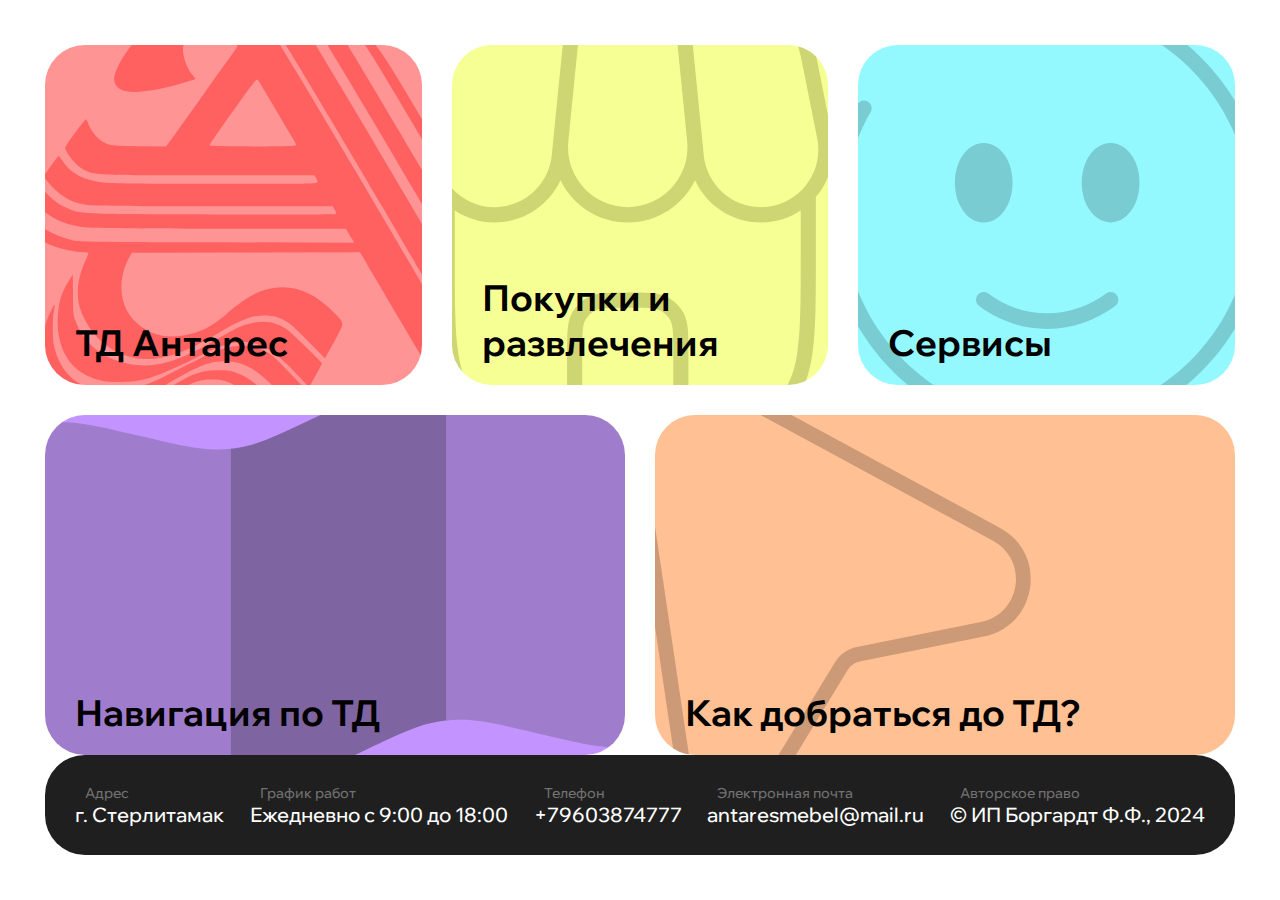
==== index.html @ 5c1be96f "1.0.0" ====
<!DOCTYPE html>
<html lang="ru">
    <head>
        <meta charset="UTF-8" />
        <meta name="viewport" content="width=device-width, initial-scale=1.0" />
        <link rel="stylesheet" href="assets/css/style.css" />
        <link rel="stylesheet" href="assets/css/main-page.css" />
        <title>Антарес</title>
    </head>
    <body>
        <div class="container">
            <main>
                <section class="sitemap">
                    <div class="sitemap__row">
                        <div class="sitemap-item red" style="background-image: url('assets/img/logo.svg')">
                            <span href="#" class="sitemmap-item__name">ТД Антарес</span>
                        </div>
                        <a class="sitemap-item yellow" style="background-image: url('assets/img/shop.svg')">
                            <span href="catalog.html" class="sitemmap-item__name">Покупки и развлечения</span>
                        </a>
                        <a class="sitemap-item white-blue" style="background-image: url('assets/img/services.svg')">
                            <span href="services.html" class="sitemmap-item__name">Сервисы</span>
                        </a>
                    </div>
                    <div class="sitemap__row">
                        <a class="sitemap-item purple" style="background-image: url('assets/img/map.svg')">
                            <span href="navigation.html" class="sitemmap-item__name">Навигация по ТД</span>
                        </a>
                        <a class="sitemap-item orange" style="background-image: url('assets/img/gps.svg')">
                            <span href="geo.html" class="sitemmap-item__name">Как добраться до ТД?</span>
                        </a>
                    </div>
                </section>
            </main>
            <footer class="footer">
                <div class="footer-column">
                    <div class="footer-column__name">Адрес</div>
                    <div class="footer-column__value">г. Стерлитамак</div>
                </div>
                <div class="footer-column">
                    <div class="footer-column__name">График работ</div>
                    <div class="footer-column__value">
                        Ежедневно с 9:00 до 18:00
                    </div>
                </div>
                <div class="footer-column">
                    <div class="footer-column__name">Телефон</div>
                    <div class="footer-column__value">+79603874777</div>
                </div>
                <div class="footer-column">
                    <div class="footer-column__name">Электронная почта</div>
                    <div class="footer-column__value">antaresmebel@mail.ru</div>
                </div>
                <div class="footer-column">
                    <div class="footer-column__name">Авторское право</div>
                    <div class="footer-column__value">
                        © ИП Боргардт Ф.Ф., 2024
                    </div>
                </div>
            </footer>
        </div>
    </body>
</html>
---- assets/css/style.css ----
@import url("https://fonts.googleapis.com/css2?family=Wix+Madefor+Display:wght@400..800&display=swap");
:root {
    --accent: #ff9494;
    --accent2: #ff8686;
    --accent3: #ff7575;

    --bq: #ffc194;
    --bq2: #fab27f;
    --bq3: #ffa96b;

    --build: #979797;
    --build2: #757575;
    --build3: #5f5f5f;
}
* {
    margin: 0;
    padding: 0;
    box-sizing: border-box;
    font-family: "Wix Madefor Display", sans-serif;
}
body {
    background-color: #dddddd;
}
a {
    text-decoration: none;
    color: black;
}
address {
    font-style: normal;
}
input:focus {
    outline: none;
}
button {
    border: none;
}
.section {
    margin-bottom: 45px;
}
.section:last-child {
    margin-bottom: 0;
}
.container {
    max-width: 100%;
    padding: 0 45px;
}
main {
    margin-bottom: 45px;
}
.header {
    display: flex;
    align-items: center;
    justify-content: space-between;
    height: 150px;
    background-color: white;
    border-radius: 40px;
    margin-top: 45px;
    padding: 0 30px;
    margin-bottom: 45px;
}
.header__logo {
    height: 100px;
}
.header-info {
    display: flex;
    align-items: center;
    column-gap: 40px;
}
.header__nav {
    display: flex;
    align-items: center;
    column-gap: 40px;
}
.header__link {
    font-weight: 500;
    transition: color 0.2s;
}
.header__link:hover {
    color: var(--accent2);
}
.header-info__item {
    font-size: 16px;
    font-weight: 500;
    color: #717171;
    margin-bottom: 5px;
}
.header-info__item:last-child {
    margin-bottom: 0;
}
.btn {
    display: flex;
    justify-content: center;
    align-items: center;
    border-radius: 20px;
    padding: 13px;
    background-color: var(--accent);
    color: white;
    font-weight: 600;
    transition: background-color 0.2s;
    text-align: center;
}
.btn:hover {
    background-color: var(--accent2);
}
.btn:active {
    background-color: var(--accent3);
}
.footer {
    display: flex;
    justify-content: space-between;
    align-items: center;
    height: 100px;
    padding: 0 30px;
    background-color: #1f1f1f;
    border-radius: 40px;
}
.footer-column__name {
    font-size: 16px;
    color: #717171;
    font-weight: 500;
    padding-left: 10px;
}
.footer-column__value {
    font-size: 24px;
    color: white;
    font-weight: 500;
}
.burger-icon {
    display: none;
    width: 32px;
    height: 32px;
    position: relative;
    z-index: 9999;
}
.burger-icon__line {
    width: 100%;
    height: 3px;
    border-radius: 50px;
    background: black;
    position: absolute;
    top: 50%;
    transform: translateY(-50%);
    transition: opacity 0.1s ease, transform 0.1s ease;
}
.burger-icon__line::before,
.burger-icon__line::after {
    content: "";
    width: 32px;
    height: 3px;
    border-radius: 50px;
    background: black;
    position: absolute;
}
.burger-icon__line::before {
    bottom: 10px;
    transition: opacity 0.1s ease;
}
.burger-icon__line::after {
    top: 10px;
}
.burger-icon_close > .burger-icon__line::before {
    opacity: 0;
}
.burger-icon_close > .burger-icon__line {
    transform: rotate(45deg);
}
.burger-icon_close > .burger-icon__line::after {
    transform: rotate(-90deg);
    top: 0;
}
@media screen and (max-width: 1500px) {
    .footer-column__name {
        font-size: 14px;
    }
    .footer-column__value {
        font-size: 20px;
    }
}
@media screen and (max-width: 1250px) {
    .footer-column__name {
        font-size: 12px;
    }
    .footer-column__value {
        font-size: 16px;
    }
}
@media screen and (max-width: 1190px) {
    .header {
        height: 120px;
    }
    .header__logo {
        height: 70px;
    }
    .header__nav {
        column-gap: 20px;
    }
    .header__link {
        font-size: 14px;
    }
    .header-info__item {
        font-size: 12px;
    }
}
@media screen and (max-width: 1020px) {
    .footer {
        flex-wrap: wrap;
        gap: 15px;
        height: auto;
        padding: 20px 30px;
    }
    .footer-column__name {
        font-size: 14px;
    }
    .footer-column__value {
        font-size: 20px;
    }
}
@media screen and (max-width: 980px) {
    .container {
        padding: 15px;
    }
    .header {
        height: 80px;
        margin-top: 0;
        margin-bottom: 15px;
    }
    .header__logo {
        height: 50px;
    }
    .burger-icon {
        display: block;
    }
    .header-info {
        display: none;
    }
    .header-info_active {
        display: flex;
        flex-direction: column;
        justify-content: center;
        row-gap: 30px;
        width: 100dvw;
        height: 100dvh;
        background-color: white;
        position: fixed;
        left: 0;
        top: 0;
        z-index: 100;
    }
    .header__nav {
        flex-direction: column;
        row-gap: 15px;
    }
    .header__link {
        font-size: 20px;
    }
}
@media screen and (max-width: 520px) {
    .container {
        padding: 5px;
    }
}
---- assets/css/main-page.css ----
body {
    background-color: white;
}
.container {
    padding: 45px;
}
.sitemap {
    display: flex;
    flex-direction: column;
    row-gap: 45px;
    height: calc(100dvh - 90px - 100px - 45px);
}
.sitemap__row {
    display: flex;
    gap: 45px;
}
.sitemap-item {
    display: flex;
    align-items: flex-end;
    padding: 20px 30px;
    font-size: 36px;
    font-weight: 700;
    border-radius: 40px;
    flex: 1;
    height: 340px;
    background-repeat: no-repeat;
    background-position: 90% center;
    background-size: auto 130%;
    cursor: pointer;
    transition: box-shadow .2s;
}
.sitemap-item.red {
    background-color: var(--accent);
}
.sitemap-item.red:hover {
    box-shadow: 0 0 32px var(--accent);
}
.sitemap-item.yellow {
    background-color: #F6FF94;
}
.sitemap-item.yellow:hover {
    box-shadow: 0 0 32px #F6FF94;
}
.sitemap-item.white-blue {
    background-color: #94F9FF;
}
.sitemap-item.white-blue:hover {
    box-shadow: 0 0 32px #94F9FF;
}
.sitemap-item.purple {
    background-color: #C394FF;
}
.sitemap-item.purple:hover {
    box-shadow: 0 0 32px #C394FF;
}
.sitemap-item.orange {
    background-color: #FFC194;
}
.sitemap-item.orange:hover {
    box-shadow: 0 0 32px #FFC194;
}
@media screen and (max-width: 1320px) {
    .sitemap-item {
        background-position: -30px center;
    }
}
@media screen and (max-width: 1280px) {
    .sitemap {
        row-gap: 30px;
    }
    .sitemap__row {
        gap: 30px;
    }
}
@media screen and (max-width: 1100px) {
    .sitemap-item {
        background-position: center;
        background-size: auto 90%;
    }
}
@media screen and (max-width: 1060px) {
    .sitemap {
        height: 80dvh;
    }
    .sitemap__row {
        flex: 1;
    }
    .sitemap-item {
        height: 100%;
    }
    .sitemmap-item__name {
        font-size: 24px;
    }
}
@media screen and (max-width: 870px) {
    .sitemap {
        row-gap: 15px;
        height: calc(100dvh - 30px);
    }
    .sitemap__row {
        gap: 15px;
        flex-direction: column;
    }
    .sitemap__row:first-child {
        flex: 3;
    }
    .sitemap__row:last-child {
        flex: 2;
    }
    .sitemap-item {
        flex: 1;
        background-position: 90%;
    }
}
@media screen and (max-width: 710px) {
    .sitemmap-item__name {
        font-size: 16px;
    }
}
@media screen and (max-width: 460px) {
    .container {
        padding: 10px;
    }
    .sitemap {
        row-gap: 10px;
        height: calc(100dvh - 20px);
    }
    .sitemap__row {
        gap: 10px;
    }
}
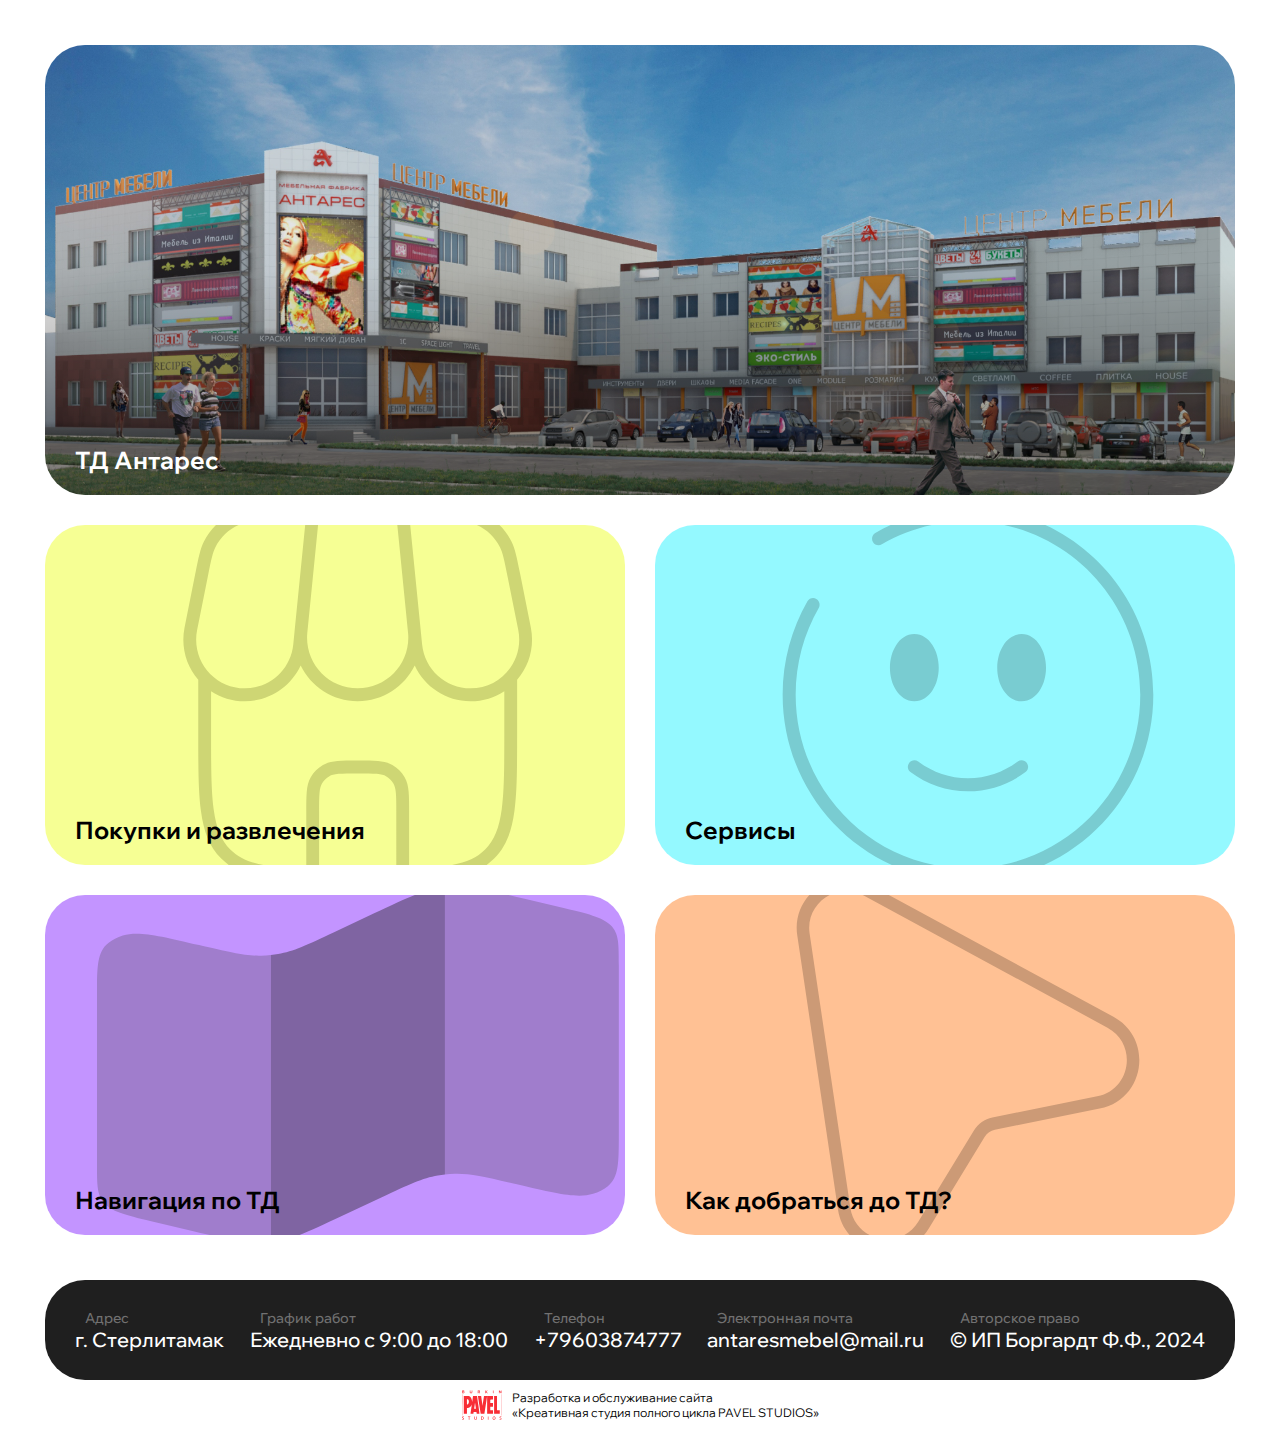
==== commit 5f00af89: "1.1.0 dev logo + change main page" ====
--- a/index.html
+++ b/index.html
@@ -11,23 +11,23 @@
         <div class="container">
             <main>
                 <section class="sitemap">
-                    <div class="sitemap__row">
-                        <div class="sitemap-item red" style="background-image: url('assets/img/logo.svg')">
-                            <span href="#" class="sitemmap-item__name">ТД Антарес</span>
+                    <div class="sitemap__row sitemap__row_banner">
+                        <div class="sitemap-item sitemap-item_main red" style="background-image: linear-gradient(0deg, rgba(0,0,0,0.5) 0%, rgba(0,0,0,0.1) 50%), url('assets/img/antares.jpg')">
+                            <span class="sitemmap-item__name">ТД Антарес</span>
                         </div>
-                        <a class="sitemap-item yellow" style="background-image: url('assets/img/shop.svg')">
-                            <span href="catalog.html" class="sitemmap-item__name">Покупки и развлечения</span>
+                    </div>
+                    <div class="sitemap__row sitemap__row_buttons">
+                        <a href="catalog.html" class="sitemap-item yellow" style="background-image: url('assets/img/shop.svg')">
+                            <span class="sitemmap-item__name">Покупки и развлечения</span>
                         </a>
-                        <a class="sitemap-item white-blue" style="background-image: url('assets/img/services.svg')">
-                            <span href="services.html" class="sitemmap-item__name">Сервисы</span>
+                        <a href="services.html" class="sitemap-item white-blue" style="background-image: url('assets/img/services.svg')">
+                            <span class="sitemmap-item__name">Сервисы</span>
                         </a>
-                    </div>
-                    <div class="sitemap__row">
-                        <a class="sitemap-item purple" style="background-image: url('assets/img/map.svg')">
-                            <span href="navigation.html" class="sitemmap-item__name">Навигация по ТД</span>
+                        <a href="navigation.html" class="sitemap-item purple" style="background-image: url('assets/img/map.svg')">
+                            <span class="sitemmap-item__name">Навигация по ТД</span>
                         </a>
-                        <a class="sitemap-item orange" style="background-image: url('assets/img/gps.svg')">
-                            <span href="geo.html" class="sitemmap-item__name">Как добраться до ТД?</span>
+                        <a href="geo.html" class="sitemap-item orange" style="background-image: url('assets/img/gps.svg')">
+                            <span class="sitemmap-item__name">Как добраться до ТД?</span>
                         </a>
                     </div>
                 </section>
@@ -58,6 +58,12 @@
                     </div>
                 </div>
             </footer>
+            <a href="https://pavel-studios.com/" class="dev-logo">
+                <svg class="dev-logo__logo" xmlns="http://www.w3.org/2000/svg" viewBox="0 0 59 44" fill="none">
+                    <path fill-rule="evenodd" clip-rule="evenodd" d="M0.167606 2.62365V4.70778H1.39911C2.76245 4.70778 2.94099 4.68201 3.22932 4.44344C3.67188 4.0773 3.72607 3.29964 3.33968 2.85947C3.26332 2.77251 3.12506 2.66744 3.03245 2.62595L2.86409 2.55054L2.9984 2.49488C3.07229 2.46429 3.2016 2.36298 3.28576 2.26982C3.73315 1.77452 3.52832 0.934691 2.89021 0.647811C2.7358 0.578383 2.55026 0.566383 1.44037 0.553853L0.167606 0.539551V2.62365ZM11.5007 1.91608C11.5007 3.63944 11.5391 3.84329 11.9467 4.28555C12.5593 4.9503 14.1929 4.94547 14.7795 4.27718C14.9741 4.05547 15.1296 3.70054 15.1777 3.36801C15.1997 3.216 15.218 2.51879 15.2185 1.81862L15.2194 0.545617H14.7767H14.334L14.3337 1.8629C14.3335 3.26276 14.314 3.43204 14.1245 3.68314C13.8195 4.08722 12.9741 4.11233 12.6207 3.72781C12.3984 3.48601 12.3861 3.39157 12.3861 1.91966V0.545617H11.9434H11.5007V1.91608ZM23.2323 2.6267V4.70778H23.675H24.1177V3.97533V3.24288L24.4579 3.25581L24.7982 3.26874L25.1931 3.98826L25.5879 4.70778H26.0895H26.5912L26.1307 3.92335L25.6701 3.13891L25.889 3.03481C26.0094 2.97761 26.1786 2.84827 26.2648 2.74745C26.7364 2.1964 26.6084 1.18305 26.0179 0.792115C25.7024 0.583342 25.4372 0.545617 24.2854 0.545617H23.2323V2.6267ZM34.4326 2.6267V4.70778H34.8753H35.318V4.07053V3.43328L35.4618 3.25368C35.541 3.1549 35.6205 3.07303 35.6385 3.07179C35.6565 3.0705 35.9454 3.43726 36.2804 3.88673L36.8895 4.70393L37.4338 4.70588L37.9779 4.70778L37.7234 4.38677C37.5834 4.21018 37.1924 3.72073 36.8546 3.29902C36.5168 2.87736 36.25 2.50874 36.2618 2.47987C36.2735 2.45105 36.6337 2.01234 37.0622 1.505C37.4907 0.997655 37.8414 0.574221 37.8414 0.564081C37.8414 0.553941 37.6057 0.545617 37.3176 0.545617H36.794L36.067 1.46926L35.3401 2.39295L35.3281 1.46926L35.3162 0.545617H34.8744H34.4326V2.6267ZM45.5886 2.6267V4.70778H46.0313H46.474V2.6267V0.545617H46.0313H45.5886V2.6267ZM54.4869 2.6267V4.70778H54.9289H55.371L55.3827 3.36358L55.3944 2.01938L56.3683 3.36261L57.3423 4.70584L57.7739 4.70681L58.2055 4.70778V2.6267V0.545617H57.7635H57.3215L57.3097 1.84674L57.298 3.14786L56.3462 1.847L55.3944 0.546148L54.9406 0.545883L54.4869 0.545617V2.6267ZM2.51732 1.47205C2.61312 1.56787 2.64672 1.6435 2.64672 1.76327C2.64672 1.88305 2.61312 1.95867 2.51732 2.05449L2.38792 2.18392H1.72046H1.05301V1.76327V1.34263H1.72046H2.38792L2.51732 1.47205ZM25.403 1.4098C25.6517 1.53847 25.7458 1.92626 25.5916 2.18746C25.4648 2.40212 25.299 2.44959 24.6754 2.44959H24.1177V1.89611V1.34263H24.6954C25.1252 1.34263 25.3063 1.35981 25.403 1.4098ZM2.56854 3.11013C2.69516 3.22326 2.71313 3.26674 2.71313 3.45971C2.71313 3.87163 2.53361 3.95443 1.63958 3.95479L1.05301 3.95505V3.46799V2.98093H1.73848H2.42396L2.56854 3.11013ZM0.197134 6.02135C0.180887 6.0376 0.167606 13.1509 0.167606 21.8288V37.6066H29.1866H58.2057L58.1945 21.8103L58.1834 6.014L29.205 6.00288C13.267 5.99677 0.213425 6.0051 0.197134 6.02135ZM57.8956 21.8214V37.3409H29.1866H0.477496V21.8214V6.30181H29.1866H57.8956V21.8214ZM2.64672 21.8197V35.0385H4.9709H7.29507V30.7529V26.4675L7.88165 26.4159C11.098 26.1332 13.2821 24.482 14.3397 21.5336C14.4314 21.2779 14.5075 21.093 14.5088 21.1226C14.5111 21.1777 12.6258 34.6329 12.579 34.895L12.5532 35.0394L14.67 35.0278L16.7869 35.0163L16.9743 33.7765C17.0775 33.0947 17.1631 32.5218 17.1646 32.5035C17.166 32.4852 18.1002 32.4703 19.2404 32.4703H21.3134L21.4571 33.4334C21.5361 33.963 21.6228 34.5409 21.6497 34.7175L21.6987 35.0385H23.7936H25.8885V34.933C25.8885 34.875 25.0617 28.9456 24.0513 21.7566C23.0408 14.5676 22.2141 8.66733 22.2141 8.64493C22.2141 8.62066 21.0222 8.60428 19.2527 8.60428H16.2915L16.2684 8.70391C16.2557 8.75872 15.9597 10.8437 15.6106 13.3373C14.9781 17.8558 14.92 18.1783 14.9121 17.2162C14.9057 16.4488 14.6774 15.0571 14.3989 14.0897C13.8773 12.2771 13.0846 10.8442 12.048 9.84049C11.6024 9.409 11.2322 9.14549 10.7757 8.93491C10.0814 8.61469 10.3281 8.63222 6.28793 8.61575L2.64672 8.60087V21.8197ZM23.5174 8.83634C23.5337 8.96444 24.449 14.9073 25.5512 22.0428L27.5552 35.0163H30.2955H33.0359L35.0513 21.9515L37.0666 8.8866L37.0778 21.9625L37.0889 35.0385H41.4052H45.7214V32.3596V29.6808H43.7071H41.6928V27.1126V24.5445H43.7071H45.7214V21.8878V19.2311H43.7068H41.6921L41.7036 16.6519L41.715 14.0727L43.7182 14.0611L45.7214 14.0496V11.327V8.60428H39.0901H32.4588L31.4264 15.5449C30.8585 19.3622 30.3837 22.5403 30.3713 22.6073C30.3516 22.7132 30.2305 22.7865 30.2248 22.6959C30.2237 22.6776 29.7798 19.5045 29.2384 15.6445L28.2541 8.62642L25.8708 8.61495L23.4876 8.60353L23.5174 8.83634ZM47.3594 21.8214V35.0385H51.5429H55.7264V32.3596V29.6808H53.69H51.6536V19.1425V8.60428H49.5065H47.3594V21.8214ZM8.17286 13.6796C9.43371 14.0952 10.1718 15.4183 10.1724 17.264C10.1728 18.3919 9.87473 19.4372 9.32653 20.2304C9.03178 20.6568 8.73323 20.9202 8.31434 21.1232C8.04496 21.2539 7.91937 21.2874 7.63923 21.3036L7.29507 21.3236V17.4509C7.29507 15.3209 7.30503 13.5683 7.31716 13.5561C7.36643 13.5069 7.86863 13.5793 8.17286 13.6796ZM19.9145 23.1075C20.2462 25.3243 20.5309 27.2221 20.5473 27.3246L20.5771 27.5111H19.2485C18.43 27.5111 17.9199 27.4949 17.9199 27.4687C17.9199 27.4453 18.1988 25.5616 18.5396 23.2826C18.8805 21.0036 19.1594 19.1184 19.1594 19.0932C19.1594 19.0681 19.1937 19.0541 19.2355 19.0621C19.3014 19.0748 19.3929 19.6198 19.9145 23.1075ZM1.20795 38.9058C0.535667 39.0814 0.138167 39.5086 0.0901336 40.107C0.0358144 40.784 0.398518 41.2103 1.35935 41.5988C1.87594 41.8077 2.09379 41.9738 2.16569 42.2139C2.2784 42.5902 2.05191 42.9127 1.60452 43.0129C1.30278 43.0804 0.822713 43.0179 0.432296 42.8602L0.175221 42.7563L0.0876103 43.1051L0 43.454L0.118953 43.5155C0.184384 43.5493 0.356595 43.6069 0.501579 43.6434C1.66544 43.936 2.71933 43.5683 2.98172 42.7782C3.07424 42.4996 3.05206 41.949 2.93961 41.7332C2.76019 41.389 2.4356 41.1614 1.67199 40.8445C1.48889 40.7685 1.26528 40.6455 1.17501 40.5711C0.824351 40.282 0.869905 39.8603 1.27436 39.6511C1.44971 39.5604 1.51859 39.5505 1.84986 39.5686C2.07799 39.5811 2.31328 39.6239 2.44738 39.6775L2.66864 39.7658L2.76833 39.4304C2.84598 39.1692 2.85577 39.0872 2.81269 39.0592C2.55424 38.891 1.60997 38.8008 1.20795 38.9058ZM46.7234 38.9166C45.9215 39.1108 45.3173 39.7634 45.1205 40.6477C45.0133 41.13 45.0505 41.9015 45.2005 42.308C45.4839 43.0756 45.9981 43.5416 46.7338 43.6975C47.7284 43.9084 48.7135 43.4866 49.142 42.6665C49.3611 42.2472 49.4403 41.9491 49.4688 41.4367C49.525 40.4236 49.1277 39.5633 48.4067 39.1373C47.9488 38.8668 47.2875 38.7801 46.7234 38.9166ZM56.4801 38.9146C55.7845 39.1094 55.3866 39.6083 55.3991 40.2695C55.4052 40.5892 55.5365 40.8636 55.7993 41.1059C55.9804 41.2728 56.1527 41.3649 56.9578 41.7255C57.0873 41.7835 57.2616 41.9067 57.3452 41.9993C57.475 42.1429 57.4972 42.1994 57.4972 42.3854C57.4972 42.6259 57.3716 42.8239 57.1447 42.9413C56.8366 43.1007 56.1919 43.0601 55.7355 42.8526C55.5681 42.7765 55.4959 42.7614 55.4828 42.7998C55.4463 42.9073 55.328 43.3989 55.328 43.4431C55.328 43.468 55.4525 43.5296 55.6047 43.5798C56.9057 44.0096 58.1425 43.576 58.3408 42.6205C58.4825 41.9376 58.1744 41.3917 57.457 41.0547C56.5046 40.6074 56.4279 40.5641 56.3436 40.4258C56.1616 40.1274 56.2969 39.7593 56.6415 39.6153C56.865 39.5219 57.3409 39.5416 57.6836 39.6584L57.9806 39.7597L58.0737 39.453C58.125 39.2843 58.1579 39.123 58.1471 39.0946C58.0756 38.9085 56.9399 38.7859 56.4801 38.9146ZM28.6553 38.9137C28.6066 38.9227 28.4523 38.9426 28.3122 38.9579L28.0577 38.9856V41.323V43.6604L28.2901 43.6883C28.7802 43.7472 29.7507 43.7182 30.1672 43.6322C31.4403 43.3694 32.0966 42.5303 32.092 41.171C32.0895 40.4198 31.9137 39.963 31.4609 39.531C30.9856 39.0775 30.5183 38.9318 29.4743 38.9115C29.0726 38.9037 28.704 38.9047 28.6553 38.9137ZM8.71171 39.2892V39.6434H9.37576H10.0398V41.6581V43.6728H10.4604H10.8809V41.6581V39.6434H11.5671H12.2533V39.2892V38.935H10.4825H8.71171V39.2892ZM18.1085 40.6065C18.1282 42.4187 18.1383 42.5037 18.3891 42.9645C18.6415 43.4283 19.0757 43.6862 19.6974 43.7415C20.5276 43.8153 21.2166 43.4901 21.5267 42.8781C21.7482 42.4408 21.77 42.2303 21.7707 40.5179L21.7714 38.935H21.3508H20.9302V40.4754C20.9302 41.7228 20.9172 42.066 20.8617 42.2798C20.7284 42.7932 20.4751 43.0185 20.0016 43.0453C19.6489 43.0652 19.4099 42.9662 19.2247 42.7232C18.9829 42.4061 18.9672 42.2824 18.9485 40.5401L18.9313 38.935H18.5108H18.0904L18.1085 40.6065ZM38.1512 41.3039V43.6728H38.5718H38.9924V41.3039V38.935H38.5718H38.1512V41.3039ZM30.2747 39.6823C30.6236 39.816 30.8608 40.0361 31.033 40.386C31.1747 40.6739 31.1787 40.6975 31.177 41.2365C31.175 41.8987 31.0912 42.1663 30.7758 42.5171C30.4417 42.8888 29.9038 43.075 29.253 43.0443L28.9652 43.0307L28.9536 41.3181L28.9421 39.6054L29.0422 39.5835C29.2893 39.5294 30.0309 39.5888 30.2747 39.6823ZM47.8681 39.7098C48.3089 39.9837 48.5606 40.5551 48.563 41.287C48.5664 42.3733 48.0707 43.0492 47.2685 43.0519C46.6272 43.0541 46.1671 42.6207 46.0066 41.8637C45.8037 40.9063 46.1221 39.9718 46.7628 39.644C46.9047 39.5714 47.0083 39.5561 47.2965 39.5654C47.6056 39.5755 47.6833 39.595 47.8681 39.7098Z" fill="#F82D35"/>
+                </svg>
+                <p class="dev-logo__name">Разработка и обслуживание сайта<br>«Креативная студия полного цикла PAVEL STUDIOS»</p>
+            </a>
         </div>
     </body>
 </html>
--- a/assets/css/style.css
+++ b/assets/css/style.css
@@ -168,6 +168,18 @@
     transform: rotate(-90deg);
     top: 0;
 }
+.dev-logo {
+    display: flex;
+    justify-content: center;
+    gap: 10px;
+    padding: 10px 0;
+}
+.dev-logo__logo {
+    width: 40px;
+}
+.dev-logo__name {
+    font-size: 12px;
+}
 @media screen and (max-width: 1500px) {
     .footer-column__name {
         font-size: 14px;
--- a/assets/css/main-page.css
+++ b/assets/css/main-page.css
@@ -3,16 +3,22 @@
 }
 .container {
     padding: 45px;
+    padding-bottom: 0;
 }
 .sitemap {
     display: flex;
     flex-direction: column;
     row-gap: 45px;
-    height: calc(100dvh - 90px - 100px - 45px);
 }
 .sitemap__row {
+    gap: 45px;
+}
+.sitemap__row_banner {
     display: flex;
-    gap: 45px;
+}
+.sitemap__row_buttons {
+    display: grid;
+    grid-template-columns: repeat(4, 1fr);
 }
 .sitemap-item {
     display: flex;
@@ -23,11 +29,18 @@
     border-radius: 40px;
     flex: 1;
     height: 340px;
+    min-width: 270px;
     background-repeat: no-repeat;
     background-position: 90% center;
-    background-size: auto 130%;
+    background-size: 90% 110%;
     cursor: pointer;
     transition: box-shadow .2s;
+}
+.sitemap-item_main {
+    height: 450px;
+    background-position: center;
+    background-size: cover;
+    cursor: default;
 }
 .sitemap-item.red {
     background-color: var(--accent);
@@ -59,9 +72,16 @@
 .sitemap-item.orange:hover {
     box-shadow: 0 0 32px #FFC194;
 }
-@media screen and (max-width: 1320px) {
-    .sitemap-item {
-        background-position: -30px center;
+.sitemmap-item__name {
+    font-size: 24px;
+}
+.sitemap-item_main .sitemmap-item__name {
+    color: white;
+}
+@media screen and (max-width: 1330px) {
+    .sitemap__row_buttons {
+        display: grid;
+        grid-template-columns: repeat(2, 1fr);
     }
 }
 @media screen and (max-width: 1280px) {
@@ -73,7 +93,7 @@
     }
 }
 @media screen and (max-width: 1100px) {
-    .sitemap-item {
+    .sitemap__row_buttons .sitemap-item {
         background-position: center;
         background-size: auto 90%;
     }
@@ -88,28 +108,28 @@
     .sitemap-item {
         height: 100%;
     }
-    .sitemmap-item__name {
-        font-size: 24px;
-    }
 }
 @media screen and (max-width: 870px) {
     .sitemap {
         row-gap: 15px;
-        height: calc(100dvh - 30px);
+        height: calc(100dvh - 45px - 45px);
     }
     .sitemap__row {
         gap: 15px;
         flex-direction: column;
     }
-    .sitemap__row:first-child {
+    .sitemap__row_banner {
+        flex: 2;
+    }
+    .sitemap__row_buttons {
         flex: 3;
     }
-    .sitemap__row:last-child {
-        flex: 2;
+    .sitemap__row_buttons .sitemap-item {
+        min-width: auto;
+        background-size: 95% auto;
     }
-    .sitemap-item {
-        flex: 1;
-        background-position: 90%;
+    .sitemap-item_main {
+        height: 100%;
     }
 }
 @media screen and (max-width: 710px) {
@@ -128,4 +148,9 @@
     .sitemap__row {
         gap: 10px;
     }
+}
+@media screen and (max-width: 380px) {
+    .sitemap-item {
+        padding: 15px;
+    }
 }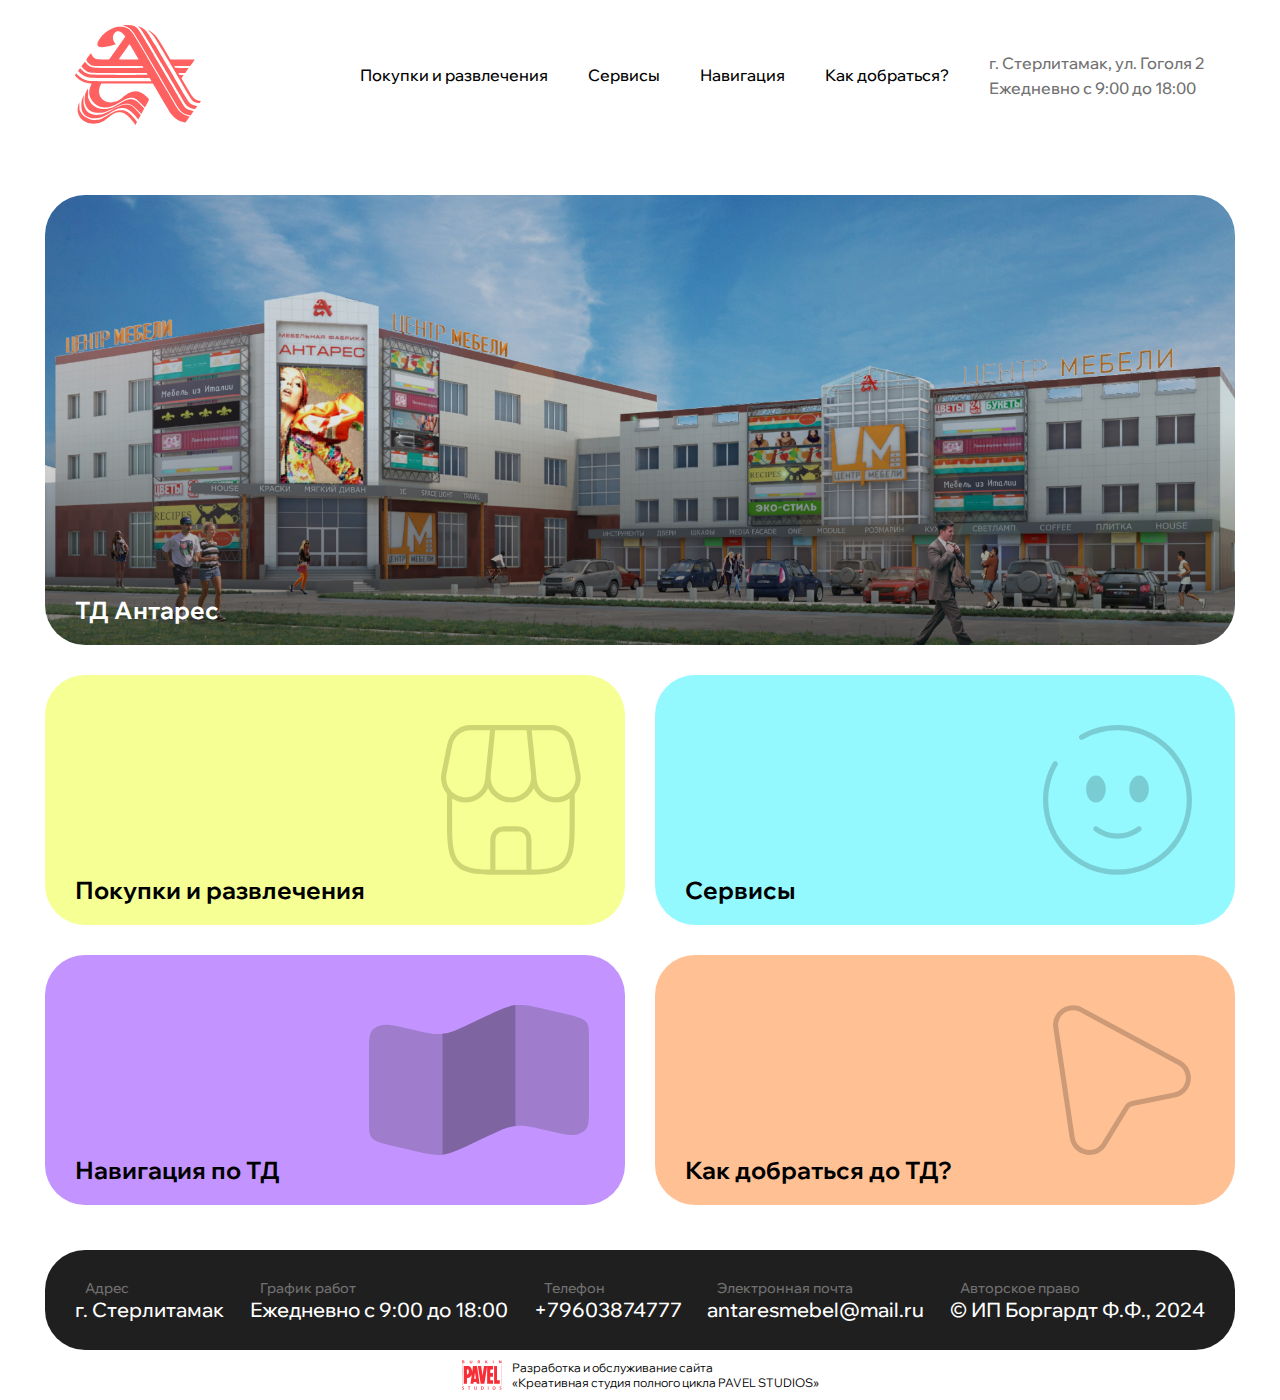
==== commit 5abeb833: "1.2.0 new main page" ====
--- a/index.html
+++ b/index.html
@@ -9,6 +9,32 @@
     </head>
     <body>
         <div class="container">
+            <header class="header">
+                <img
+                    src="assets/img/logo.svg"
+                    alt="Логотип Антарес"
+                    class="header__logo"
+                />
+                <div class="header-info">
+                    <nav class="header__nav">
+                        <a href="catalog.html" class="header__link">Покупки и развлечения</a>
+                        <a href="services.html" class="header__link">Сервисы</a>
+                        <a href="navigation.html" class="header__link">Навигация</a>
+                        <a href="geo.html" class="header__link">Как добраться?</a>
+                    </nav>
+                    <div class="header__short-info">
+                        <address class="header-info__item header__address">
+                            г. Стерлитамак, ул. Гоголя 2
+                        </address>
+                        <p class="header-info__item header__schedule">
+                            Ежедневно с 9:00 до 18:00
+                        </p>
+                    </div>
+                </div>
+                <div class="burger-icon">
+                    <div class="burger-icon__line"></div>   
+                </div>
+            </header>
             <main>
                 <section class="sitemap">
                     <div class="sitemap__row sitemap__row_banner">
@@ -32,38 +58,39 @@
                     </div>
                 </section>
             </main>
-            <footer class="footer">
-                <div class="footer-column">
-                    <div class="footer-column__name">Адрес</div>
-                    <div class="footer-column__value">г. Стерлитамак</div>
+        </div>
+        <footer class="footer">
+            <div class="footer-column">
+                <div class="footer-column__name">Адрес</div>
+                <div class="footer-column__value">г. Стерлитамак</div>
+            </div>
+            <div class="footer-column">
+                <div class="footer-column__name">График работ</div>
+                <div class="footer-column__value">
+                    Ежедневно с 9:00 до 18:00
                 </div>
-                <div class="footer-column">
-                    <div class="footer-column__name">График работ</div>
-                    <div class="footer-column__value">
-                        Ежедневно с 9:00 до 18:00
-                    </div>
+            </div>
+            <div class="footer-column">
+                <div class="footer-column__name">Телефон</div>
+                <div class="footer-column__value">+79603874777</div>
+            </div>
+            <div class="footer-column">
+                <div class="footer-column__name">Электронная почта</div>
+                <div class="footer-column__value">antaresmebel@mail.ru</div>
+            </div>
+            <div class="footer-column">
+                <div class="footer-column__name">Авторское право</div>
+                <div class="footer-column__value">
+                    © ИП Боргардт Ф.Ф., 2024
                 </div>
-                <div class="footer-column">
-                    <div class="footer-column__name">Телефон</div>
-                    <div class="footer-column__value">+79603874777</div>
-                </div>
-                <div class="footer-column">
-                    <div class="footer-column__name">Электронная почта</div>
-                    <div class="footer-column__value">antaresmebel@mail.ru</div>
-                </div>
-                <div class="footer-column">
-                    <div class="footer-column__name">Авторское право</div>
-                    <div class="footer-column__value">
-                        © ИП Боргардт Ф.Ф., 2024
-                    </div>
-                </div>
-            </footer>
-            <a href="https://pavel-studios.com/" class="dev-logo">
-                <svg class="dev-logo__logo" xmlns="http://www.w3.org/2000/svg" viewBox="0 0 59 44" fill="none">
-                    <path fill-rule="evenodd" clip-rule="evenodd" d="M0.167606 2.62365V4.70778H1.39911C2.76245 4.70778 2.94099 4.68201 3.22932 4.44344C3.67188 4.0773 3.72607 3.29964 3.33968 2.85947C3.26332 2.77251 3.12506 2.66744 3.03245 2.62595L2.86409 2.55054L2.9984 2.49488C3.07229 2.46429 3.2016 2.36298 3.28576 2.26982C3.73315 1.77452 3.52832 0.934691 2.89021 0.647811C2.7358 0.578383 2.55026 0.566383 1.44037 0.553853L0.167606 0.539551V2.62365ZM11.5007 1.91608C11.5007 3.63944 11.5391 3.84329 11.9467 4.28555C12.5593 4.9503 14.1929 4.94547 14.7795 4.27718C14.9741 4.05547 15.1296 3.70054 15.1777 3.36801C15.1997 3.216 15.218 2.51879 15.2185 1.81862L15.2194 0.545617H14.7767H14.334L14.3337 1.8629C14.3335 3.26276 14.314 3.43204 14.1245 3.68314C13.8195 4.08722 12.9741 4.11233 12.6207 3.72781C12.3984 3.48601 12.3861 3.39157 12.3861 1.91966V0.545617H11.9434H11.5007V1.91608ZM23.2323 2.6267V4.70778H23.675H24.1177V3.97533V3.24288L24.4579 3.25581L24.7982 3.26874L25.1931 3.98826L25.5879 4.70778H26.0895H26.5912L26.1307 3.92335L25.6701 3.13891L25.889 3.03481C26.0094 2.97761 26.1786 2.84827 26.2648 2.74745C26.7364 2.1964 26.6084 1.18305 26.0179 0.792115C25.7024 0.583342 25.4372 0.545617 24.2854 0.545617H23.2323V2.6267ZM34.4326 2.6267V4.70778H34.8753H35.318V4.07053V3.43328L35.4618 3.25368C35.541 3.1549 35.6205 3.07303 35.6385 3.07179C35.6565 3.0705 35.9454 3.43726 36.2804 3.88673L36.8895 4.70393L37.4338 4.70588L37.9779 4.70778L37.7234 4.38677C37.5834 4.21018 37.1924 3.72073 36.8546 3.29902C36.5168 2.87736 36.25 2.50874 36.2618 2.47987C36.2735 2.45105 36.6337 2.01234 37.0622 1.505C37.4907 0.997655 37.8414 0.574221 37.8414 0.564081C37.8414 0.553941 37.6057 0.545617 37.3176 0.545617H36.794L36.067 1.46926L35.3401 2.39295L35.3281 1.46926L35.3162 0.545617H34.8744H34.4326V2.6267ZM45.5886 2.6267V4.70778H46.0313H46.474V2.6267V0.545617H46.0313H45.5886V2.6267ZM54.4869 2.6267V4.70778H54.9289H55.371L55.3827 3.36358L55.3944 2.01938L56.3683 3.36261L57.3423 4.70584L57.7739 4.70681L58.2055 4.70778V2.6267V0.545617H57.7635H57.3215L57.3097 1.84674L57.298 3.14786L56.3462 1.847L55.3944 0.546148L54.9406 0.545883L54.4869 0.545617V2.6267ZM2.51732 1.47205C2.61312 1.56787 2.64672 1.6435 2.64672 1.76327C2.64672 1.88305 2.61312 1.95867 2.51732 2.05449L2.38792 2.18392H1.72046H1.05301V1.76327V1.34263H1.72046H2.38792L2.51732 1.47205ZM25.403 1.4098C25.6517 1.53847 25.7458 1.92626 25.5916 2.18746C25.4648 2.40212 25.299 2.44959 24.6754 2.44959H24.1177V1.89611V1.34263H24.6954C25.1252 1.34263 25.3063 1.35981 25.403 1.4098ZM2.56854 3.11013C2.69516 3.22326 2.71313 3.26674 2.71313 3.45971C2.71313 3.87163 2.53361 3.95443 1.63958 3.95479L1.05301 3.95505V3.46799V2.98093H1.73848H2.42396L2.56854 3.11013ZM0.197134 6.02135C0.180887 6.0376 0.167606 13.1509 0.167606 21.8288V37.6066H29.1866H58.2057L58.1945 21.8103L58.1834 6.014L29.205 6.00288C13.267 5.99677 0.213425 6.0051 0.197134 6.02135ZM57.8956 21.8214V37.3409H29.1866H0.477496V21.8214V6.30181H29.1866H57.8956V21.8214ZM2.64672 21.8197V35.0385H4.9709H7.29507V30.7529V26.4675L7.88165 26.4159C11.098 26.1332 13.2821 24.482 14.3397 21.5336C14.4314 21.2779 14.5075 21.093 14.5088 21.1226C14.5111 21.1777 12.6258 34.6329 12.579 34.895L12.5532 35.0394L14.67 35.0278L16.7869 35.0163L16.9743 33.7765C17.0775 33.0947 17.1631 32.5218 17.1646 32.5035C17.166 32.4852 18.1002 32.4703 19.2404 32.4703H21.3134L21.4571 33.4334C21.5361 33.963 21.6228 34.5409 21.6497 34.7175L21.6987 35.0385H23.7936H25.8885V34.933C25.8885 34.875 25.0617 28.9456 24.0513 21.7566C23.0408 14.5676 22.2141 8.66733 22.2141 8.64493C22.2141 8.62066 21.0222 8.60428 19.2527 8.60428H16.2915L16.2684 8.70391C16.2557 8.75872 15.9597 10.8437 15.6106 13.3373C14.9781 17.8558 14.92 18.1783 14.9121 17.2162C14.9057 16.4488 14.6774 15.0571 14.3989 14.0897C13.8773 12.2771 13.0846 10.8442 12.048 9.84049C11.6024 9.409 11.2322 9.14549 10.7757 8.93491C10.0814 8.61469 10.3281 8.63222 6.28793 8.61575L2.64672 8.60087V21.8197ZM23.5174 8.83634C23.5337 8.96444 24.449 14.9073 25.5512 22.0428L27.5552 35.0163H30.2955H33.0359L35.0513 21.9515L37.0666 8.8866L37.0778 21.9625L37.0889 35.0385H41.4052H45.7214V32.3596V29.6808H43.7071H41.6928V27.1126V24.5445H43.7071H45.7214V21.8878V19.2311H43.7068H41.6921L41.7036 16.6519L41.715 14.0727L43.7182 14.0611L45.7214 14.0496V11.327V8.60428H39.0901H32.4588L31.4264 15.5449C30.8585 19.3622 30.3837 22.5403 30.3713 22.6073C30.3516 22.7132 30.2305 22.7865 30.2248 22.6959C30.2237 22.6776 29.7798 19.5045 29.2384 15.6445L28.2541 8.62642L25.8708 8.61495L23.4876 8.60353L23.5174 8.83634ZM47.3594 21.8214V35.0385H51.5429H55.7264V32.3596V29.6808H53.69H51.6536V19.1425V8.60428H49.5065H47.3594V21.8214ZM8.17286 13.6796C9.43371 14.0952 10.1718 15.4183 10.1724 17.264C10.1728 18.3919 9.87473 19.4372 9.32653 20.2304C9.03178 20.6568 8.73323 20.9202 8.31434 21.1232C8.04496 21.2539 7.91937 21.2874 7.63923 21.3036L7.29507 21.3236V17.4509C7.29507 15.3209 7.30503 13.5683 7.31716 13.5561C7.36643 13.5069 7.86863 13.5793 8.17286 13.6796ZM19.9145 23.1075C20.2462 25.3243 20.5309 27.2221 20.5473 27.3246L20.5771 27.5111H19.2485C18.43 27.5111 17.9199 27.4949 17.9199 27.4687C17.9199 27.4453 18.1988 25.5616 18.5396 23.2826C18.8805 21.0036 19.1594 19.1184 19.1594 19.0932C19.1594 19.0681 19.1937 19.0541 19.2355 19.0621C19.3014 19.0748 19.3929 19.6198 19.9145 23.1075ZM1.20795 38.9058C0.535667 39.0814 0.138167 39.5086 0.0901336 40.107C0.0358144 40.784 0.398518 41.2103 1.35935 41.5988C1.87594 41.8077 2.09379 41.9738 2.16569 42.2139C2.2784 42.5902 2.05191 42.9127 1.60452 43.0129C1.30278 43.0804 0.822713 43.0179 0.432296 42.8602L0.175221 42.7563L0.0876103 43.1051L0 43.454L0.118953 43.5155C0.184384 43.5493 0.356595 43.6069 0.501579 43.6434C1.66544 43.936 2.71933 43.5683 2.98172 42.7782C3.07424 42.4996 3.05206 41.949 2.93961 41.7332C2.76019 41.389 2.4356 41.1614 1.67199 40.8445C1.48889 40.7685 1.26528 40.6455 1.17501 40.5711C0.824351 40.282 0.869905 39.8603 1.27436 39.6511C1.44971 39.5604 1.51859 39.5505 1.84986 39.5686C2.07799 39.5811 2.31328 39.6239 2.44738 39.6775L2.66864 39.7658L2.76833 39.4304C2.84598 39.1692 2.85577 39.0872 2.81269 39.0592C2.55424 38.891 1.60997 38.8008 1.20795 38.9058ZM46.7234 38.9166C45.9215 39.1108 45.3173 39.7634 45.1205 40.6477C45.0133 41.13 45.0505 41.9015 45.2005 42.308C45.4839 43.0756 45.9981 43.5416 46.7338 43.6975C47.7284 43.9084 48.7135 43.4866 49.142 42.6665C49.3611 42.2472 49.4403 41.9491 49.4688 41.4367C49.525 40.4236 49.1277 39.5633 48.4067 39.1373C47.9488 38.8668 47.2875 38.7801 46.7234 38.9166ZM56.4801 38.9146C55.7845 39.1094 55.3866 39.6083 55.3991 40.2695C55.4052 40.5892 55.5365 40.8636 55.7993 41.1059C55.9804 41.2728 56.1527 41.3649 56.9578 41.7255C57.0873 41.7835 57.2616 41.9067 57.3452 41.9993C57.475 42.1429 57.4972 42.1994 57.4972 42.3854C57.4972 42.6259 57.3716 42.8239 57.1447 42.9413C56.8366 43.1007 56.1919 43.0601 55.7355 42.8526C55.5681 42.7765 55.4959 42.7614 55.4828 42.7998C55.4463 42.9073 55.328 43.3989 55.328 43.4431C55.328 43.468 55.4525 43.5296 55.6047 43.5798C56.9057 44.0096 58.1425 43.576 58.3408 42.6205C58.4825 41.9376 58.1744 41.3917 57.457 41.0547C56.5046 40.6074 56.4279 40.5641 56.3436 40.4258C56.1616 40.1274 56.2969 39.7593 56.6415 39.6153C56.865 39.5219 57.3409 39.5416 57.6836 39.6584L57.9806 39.7597L58.0737 39.453C58.125 39.2843 58.1579 39.123 58.1471 39.0946C58.0756 38.9085 56.9399 38.7859 56.4801 38.9146ZM28.6553 38.9137C28.6066 38.9227 28.4523 38.9426 28.3122 38.9579L28.0577 38.9856V41.323V43.6604L28.2901 43.6883C28.7802 43.7472 29.7507 43.7182 30.1672 43.6322C31.4403 43.3694 32.0966 42.5303 32.092 41.171C32.0895 40.4198 31.9137 39.963 31.4609 39.531C30.9856 39.0775 30.5183 38.9318 29.4743 38.9115C29.0726 38.9037 28.704 38.9047 28.6553 38.9137ZM8.71171 39.2892V39.6434H9.37576H10.0398V41.6581V43.6728H10.4604H10.8809V41.6581V39.6434H11.5671H12.2533V39.2892V38.935H10.4825H8.71171V39.2892ZM18.1085 40.6065C18.1282 42.4187 18.1383 42.5037 18.3891 42.9645C18.6415 43.4283 19.0757 43.6862 19.6974 43.7415C20.5276 43.8153 21.2166 43.4901 21.5267 42.8781C21.7482 42.4408 21.77 42.2303 21.7707 40.5179L21.7714 38.935H21.3508H20.9302V40.4754C20.9302 41.7228 20.9172 42.066 20.8617 42.2798C20.7284 42.7932 20.4751 43.0185 20.0016 43.0453C19.6489 43.0652 19.4099 42.9662 19.2247 42.7232C18.9829 42.4061 18.9672 42.2824 18.9485 40.5401L18.9313 38.935H18.5108H18.0904L18.1085 40.6065ZM38.1512 41.3039V43.6728H38.5718H38.9924V41.3039V38.935H38.5718H38.1512V41.3039ZM30.2747 39.6823C30.6236 39.816 30.8608 40.0361 31.033 40.386C31.1747 40.6739 31.1787 40.6975 31.177 41.2365C31.175 41.8987 31.0912 42.1663 30.7758 42.5171C30.4417 42.8888 29.9038 43.075 29.253 43.0443L28.9652 43.0307L28.9536 41.3181L28.9421 39.6054L29.0422 39.5835C29.2893 39.5294 30.0309 39.5888 30.2747 39.6823ZM47.8681 39.7098C48.3089 39.9837 48.5606 40.5551 48.563 41.287C48.5664 42.3733 48.0707 43.0492 47.2685 43.0519C46.6272 43.0541 46.1671 42.6207 46.0066 41.8637C45.8037 40.9063 46.1221 39.9718 46.7628 39.644C46.9047 39.5714 47.0083 39.5561 47.2965 39.5654C47.6056 39.5755 47.6833 39.595 47.8681 39.7098Z" fill="#F82D35"/>
-                </svg>
-                <p class="dev-logo__name">Разработка и обслуживание сайта<br>«Креативная студия полного цикла PAVEL STUDIOS»</p>
-            </a>
-        </div>
+            </div>
+        </footer>
+        <a href="https://pavel-studios.com/" class="dev-logo">
+            <svg class="dev-logo__logo" xmlns="http://www.w3.org/2000/svg" viewBox="0 0 59 44" fill="none">
+                <path fill-rule="evenodd" clip-rule="evenodd" d="M0.167606 2.62365V4.70778H1.39911C2.76245 4.70778 2.94099 4.68201 3.22932 4.44344C3.67188 4.0773 3.72607 3.29964 3.33968 2.85947C3.26332 2.77251 3.12506 2.66744 3.03245 2.62595L2.86409 2.55054L2.9984 2.49488C3.07229 2.46429 3.2016 2.36298 3.28576 2.26982C3.73315 1.77452 3.52832 0.934691 2.89021 0.647811C2.7358 0.578383 2.55026 0.566383 1.44037 0.553853L0.167606 0.539551V2.62365ZM11.5007 1.91608C11.5007 3.63944 11.5391 3.84329 11.9467 4.28555C12.5593 4.9503 14.1929 4.94547 14.7795 4.27718C14.9741 4.05547 15.1296 3.70054 15.1777 3.36801C15.1997 3.216 15.218 2.51879 15.2185 1.81862L15.2194 0.545617H14.7767H14.334L14.3337 1.8629C14.3335 3.26276 14.314 3.43204 14.1245 3.68314C13.8195 4.08722 12.9741 4.11233 12.6207 3.72781C12.3984 3.48601 12.3861 3.39157 12.3861 1.91966V0.545617H11.9434H11.5007V1.91608ZM23.2323 2.6267V4.70778H23.675H24.1177V3.97533V3.24288L24.4579 3.25581L24.7982 3.26874L25.1931 3.98826L25.5879 4.70778H26.0895H26.5912L26.1307 3.92335L25.6701 3.13891L25.889 3.03481C26.0094 2.97761 26.1786 2.84827 26.2648 2.74745C26.7364 2.1964 26.6084 1.18305 26.0179 0.792115C25.7024 0.583342 25.4372 0.545617 24.2854 0.545617H23.2323V2.6267ZM34.4326 2.6267V4.70778H34.8753H35.318V4.07053V3.43328L35.4618 3.25368C35.541 3.1549 35.6205 3.07303 35.6385 3.07179C35.6565 3.0705 35.9454 3.43726 36.2804 3.88673L36.8895 4.70393L37.4338 4.70588L37.9779 4.70778L37.7234 4.38677C37.5834 4.21018 37.1924 3.72073 36.8546 3.29902C36.5168 2.87736 36.25 2.50874 36.2618 2.47987C36.2735 2.45105 36.6337 2.01234 37.0622 1.505C37.4907 0.997655 37.8414 0.574221 37.8414 0.564081C37.8414 0.553941 37.6057 0.545617 37.3176 0.545617H36.794L36.067 1.46926L35.3401 2.39295L35.3281 1.46926L35.3162 0.545617H34.8744H34.4326V2.6267ZM45.5886 2.6267V4.70778H46.0313H46.474V2.6267V0.545617H46.0313H45.5886V2.6267ZM54.4869 2.6267V4.70778H54.9289H55.371L55.3827 3.36358L55.3944 2.01938L56.3683 3.36261L57.3423 4.70584L57.7739 4.70681L58.2055 4.70778V2.6267V0.545617H57.7635H57.3215L57.3097 1.84674L57.298 3.14786L56.3462 1.847L55.3944 0.546148L54.9406 0.545883L54.4869 0.545617V2.6267ZM2.51732 1.47205C2.61312 1.56787 2.64672 1.6435 2.64672 1.76327C2.64672 1.88305 2.61312 1.95867 2.51732 2.05449L2.38792 2.18392H1.72046H1.05301V1.76327V1.34263H1.72046H2.38792L2.51732 1.47205ZM25.403 1.4098C25.6517 1.53847 25.7458 1.92626 25.5916 2.18746C25.4648 2.40212 25.299 2.44959 24.6754 2.44959H24.1177V1.89611V1.34263H24.6954C25.1252 1.34263 25.3063 1.35981 25.403 1.4098ZM2.56854 3.11013C2.69516 3.22326 2.71313 3.26674 2.71313 3.45971C2.71313 3.87163 2.53361 3.95443 1.63958 3.95479L1.05301 3.95505V3.46799V2.98093H1.73848H2.42396L2.56854 3.11013ZM0.197134 6.02135C0.180887 6.0376 0.167606 13.1509 0.167606 21.8288V37.6066H29.1866H58.2057L58.1945 21.8103L58.1834 6.014L29.205 6.00288C13.267 5.99677 0.213425 6.0051 0.197134 6.02135ZM57.8956 21.8214V37.3409H29.1866H0.477496V21.8214V6.30181H29.1866H57.8956V21.8214ZM2.64672 21.8197V35.0385H4.9709H7.29507V30.7529V26.4675L7.88165 26.4159C11.098 26.1332 13.2821 24.482 14.3397 21.5336C14.4314 21.2779 14.5075 21.093 14.5088 21.1226C14.5111 21.1777 12.6258 34.6329 12.579 34.895L12.5532 35.0394L14.67 35.0278L16.7869 35.0163L16.9743 33.7765C17.0775 33.0947 17.1631 32.5218 17.1646 32.5035C17.166 32.4852 18.1002 32.4703 19.2404 32.4703H21.3134L21.4571 33.4334C21.5361 33.963 21.6228 34.5409 21.6497 34.7175L21.6987 35.0385H23.7936H25.8885V34.933C25.8885 34.875 25.0617 28.9456 24.0513 21.7566C23.0408 14.5676 22.2141 8.66733 22.2141 8.64493C22.2141 8.62066 21.0222 8.60428 19.2527 8.60428H16.2915L16.2684 8.70391C16.2557 8.75872 15.9597 10.8437 15.6106 13.3373C14.9781 17.8558 14.92 18.1783 14.9121 17.2162C14.9057 16.4488 14.6774 15.0571 14.3989 14.0897C13.8773 12.2771 13.0846 10.8442 12.048 9.84049C11.6024 9.409 11.2322 9.14549 10.7757 8.93491C10.0814 8.61469 10.3281 8.63222 6.28793 8.61575L2.64672 8.60087V21.8197ZM23.5174 8.83634C23.5337 8.96444 24.449 14.9073 25.5512 22.0428L27.5552 35.0163H30.2955H33.0359L35.0513 21.9515L37.0666 8.8866L37.0778 21.9625L37.0889 35.0385H41.4052H45.7214V32.3596V29.6808H43.7071H41.6928V27.1126V24.5445H43.7071H45.7214V21.8878V19.2311H43.7068H41.6921L41.7036 16.6519L41.715 14.0727L43.7182 14.0611L45.7214 14.0496V11.327V8.60428H39.0901H32.4588L31.4264 15.5449C30.8585 19.3622 30.3837 22.5403 30.3713 22.6073C30.3516 22.7132 30.2305 22.7865 30.2248 22.6959C30.2237 22.6776 29.7798 19.5045 29.2384 15.6445L28.2541 8.62642L25.8708 8.61495L23.4876 8.60353L23.5174 8.83634ZM47.3594 21.8214V35.0385H51.5429H55.7264V32.3596V29.6808H53.69H51.6536V19.1425V8.60428H49.5065H47.3594V21.8214ZM8.17286 13.6796C9.43371 14.0952 10.1718 15.4183 10.1724 17.264C10.1728 18.3919 9.87473 19.4372 9.32653 20.2304C9.03178 20.6568 8.73323 20.9202 8.31434 21.1232C8.04496 21.2539 7.91937 21.2874 7.63923 21.3036L7.29507 21.3236V17.4509C7.29507 15.3209 7.30503 13.5683 7.31716 13.5561C7.36643 13.5069 7.86863 13.5793 8.17286 13.6796ZM19.9145 23.1075C20.2462 25.3243 20.5309 27.2221 20.5473 27.3246L20.5771 27.5111H19.2485C18.43 27.5111 17.9199 27.4949 17.9199 27.4687C17.9199 27.4453 18.1988 25.5616 18.5396 23.2826C18.8805 21.0036 19.1594 19.1184 19.1594 19.0932C19.1594 19.0681 19.1937 19.0541 19.2355 19.0621C19.3014 19.0748 19.3929 19.6198 19.9145 23.1075ZM1.20795 38.9058C0.535667 39.0814 0.138167 39.5086 0.0901336 40.107C0.0358144 40.784 0.398518 41.2103 1.35935 41.5988C1.87594 41.8077 2.09379 41.9738 2.16569 42.2139C2.2784 42.5902 2.05191 42.9127 1.60452 43.0129C1.30278 43.0804 0.822713 43.0179 0.432296 42.8602L0.175221 42.7563L0.0876103 43.1051L0 43.454L0.118953 43.5155C0.184384 43.5493 0.356595 43.6069 0.501579 43.6434C1.66544 43.936 2.71933 43.5683 2.98172 42.7782C3.07424 42.4996 3.05206 41.949 2.93961 41.7332C2.76019 41.389 2.4356 41.1614 1.67199 40.8445C1.48889 40.7685 1.26528 40.6455 1.17501 40.5711C0.824351 40.282 0.869905 39.8603 1.27436 39.6511C1.44971 39.5604 1.51859 39.5505 1.84986 39.5686C2.07799 39.5811 2.31328 39.6239 2.44738 39.6775L2.66864 39.7658L2.76833 39.4304C2.84598 39.1692 2.85577 39.0872 2.81269 39.0592C2.55424 38.891 1.60997 38.8008 1.20795 38.9058ZM46.7234 38.9166C45.9215 39.1108 45.3173 39.7634 45.1205 40.6477C45.0133 41.13 45.0505 41.9015 45.2005 42.308C45.4839 43.0756 45.9981 43.5416 46.7338 43.6975C47.7284 43.9084 48.7135 43.4866 49.142 42.6665C49.3611 42.2472 49.4403 41.9491 49.4688 41.4367C49.525 40.4236 49.1277 39.5633 48.4067 39.1373C47.9488 38.8668 47.2875 38.7801 46.7234 38.9166ZM56.4801 38.9146C55.7845 39.1094 55.3866 39.6083 55.3991 40.2695C55.4052 40.5892 55.5365 40.8636 55.7993 41.1059C55.9804 41.2728 56.1527 41.3649 56.9578 41.7255C57.0873 41.7835 57.2616 41.9067 57.3452 41.9993C57.475 42.1429 57.4972 42.1994 57.4972 42.3854C57.4972 42.6259 57.3716 42.8239 57.1447 42.9413C56.8366 43.1007 56.1919 43.0601 55.7355 42.8526C55.5681 42.7765 55.4959 42.7614 55.4828 42.7998C55.4463 42.9073 55.328 43.3989 55.328 43.4431C55.328 43.468 55.4525 43.5296 55.6047 43.5798C56.9057 44.0096 58.1425 43.576 58.3408 42.6205C58.4825 41.9376 58.1744 41.3917 57.457 41.0547C56.5046 40.6074 56.4279 40.5641 56.3436 40.4258C56.1616 40.1274 56.2969 39.7593 56.6415 39.6153C56.865 39.5219 57.3409 39.5416 57.6836 39.6584L57.9806 39.7597L58.0737 39.453C58.125 39.2843 58.1579 39.123 58.1471 39.0946C58.0756 38.9085 56.9399 38.7859 56.4801 38.9146ZM28.6553 38.9137C28.6066 38.9227 28.4523 38.9426 28.3122 38.9579L28.0577 38.9856V41.323V43.6604L28.2901 43.6883C28.7802 43.7472 29.7507 43.7182 30.1672 43.6322C31.4403 43.3694 32.0966 42.5303 32.092 41.171C32.0895 40.4198 31.9137 39.963 31.4609 39.531C30.9856 39.0775 30.5183 38.9318 29.4743 38.9115C29.0726 38.9037 28.704 38.9047 28.6553 38.9137ZM8.71171 39.2892V39.6434H9.37576H10.0398V41.6581V43.6728H10.4604H10.8809V41.6581V39.6434H11.5671H12.2533V39.2892V38.935H10.4825H8.71171V39.2892ZM18.1085 40.6065C18.1282 42.4187 18.1383 42.5037 18.3891 42.9645C18.6415 43.4283 19.0757 43.6862 19.6974 43.7415C20.5276 43.8153 21.2166 43.4901 21.5267 42.8781C21.7482 42.4408 21.77 42.2303 21.7707 40.5179L21.7714 38.935H21.3508H20.9302V40.4754C20.9302 41.7228 20.9172 42.066 20.8617 42.2798C20.7284 42.7932 20.4751 43.0185 20.0016 43.0453C19.6489 43.0652 19.4099 42.9662 19.2247 42.7232C18.9829 42.4061 18.9672 42.2824 18.9485 40.5401L18.9313 38.935H18.5108H18.0904L18.1085 40.6065ZM38.1512 41.3039V43.6728H38.5718H38.9924V41.3039V38.935H38.5718H38.1512V41.3039ZM30.2747 39.6823C30.6236 39.816 30.8608 40.0361 31.033 40.386C31.1747 40.6739 31.1787 40.6975 31.177 41.2365C31.175 41.8987 31.0912 42.1663 30.7758 42.5171C30.4417 42.8888 29.9038 43.075 29.253 43.0443L28.9652 43.0307L28.9536 41.3181L28.9421 39.6054L29.0422 39.5835C29.2893 39.5294 30.0309 39.5888 30.2747 39.6823ZM47.8681 39.7098C48.3089 39.9837 48.5606 40.5551 48.563 41.287C48.5664 42.3733 48.0707 43.0492 47.2685 43.0519C46.6272 43.0541 46.1671 42.6207 46.0066 41.8637C45.8037 40.9063 46.1221 39.9718 46.7628 39.644C46.9047 39.5714 47.0083 39.5561 47.2965 39.5654C47.6056 39.5755 47.6833 39.595 47.8681 39.7098Z" fill="#F82D35"/>
+            </svg>
+            <p class="dev-logo__name">Разработка и обслуживание сайта<br>«Креативная студия полного цикла PAVEL STUDIOS»</p>
+        </a>
+        <script src="assets/js/script.js"></script>
     </body>
 </html>
--- a/assets/css/style.css
+++ b/assets/css/style.css
@@ -173,6 +173,7 @@
     justify-content: center;
     gap: 10px;
     padding: 10px 0;
+    margin: 0 10px;
 }
 .dev-logo__logo {
     width: 40px;
--- a/assets/css/main-page.css
+++ b/assets/css/main-page.css
@@ -2,8 +2,14 @@
     background-color: white;
 }
 .container {
-    padding: 45px;
+    padding: 0 45px 45px;
     padding-bottom: 0;
+    max-width: 1490px;
+    margin: 0 auto;
+}
+.header {
+    margin: 0;
+    margin-bottom: 45px;
 }
 .sitemap {
     display: flex;
@@ -11,7 +17,7 @@
     row-gap: 45px;
 }
 .sitemap__row {
-    gap: 45px;
+    gap: 30px;
 }
 .sitemap__row_banner {
     display: flex;
@@ -28,11 +34,11 @@
     font-weight: 700;
     border-radius: 40px;
     flex: 1;
-    height: 340px;
+    height: 250px;
     min-width: 270px;
     background-repeat: no-repeat;
     background-position: 90% center;
-    background-size: 90% 110%;
+    background-size: auto 60%;
     cursor: pointer;
     transition: box-shadow .2s;
 }
@@ -78,6 +84,9 @@
 .sitemap-item_main .sitemmap-item__name {
     color: white;
 }
+.footer {
+    margin: 0 45px;
+}
 @media screen and (max-width: 1330px) {
     .sitemap__row_buttons {
         display: grid;
@@ -90,12 +99,6 @@
     }
     .sitemap__row {
         gap: 30px;
-    }
-}
-@media screen and (max-width: 1100px) {
-    .sitemap__row_buttons .sitemap-item {
-        background-position: center;
-        background-size: auto 90%;
     }
 }
 @media screen and (max-width: 1060px) {
@@ -112,21 +115,20 @@
 @media screen and (max-width: 870px) {
     .sitemap {
         row-gap: 15px;
-        height: calc(100dvh - 45px - 45px);
+        height: calc(100dvh - 150px);
     }
     .sitemap__row {
         gap: 15px;
         flex-direction: column;
     }
     .sitemap__row_banner {
-        flex: 2;
+        flex: 2.5;
     }
     .sitemap__row_buttons {
         flex: 3;
     }
     .sitemap__row_buttons .sitemap-item {
         min-width: auto;
-        background-size: 95% auto;
     }
     .sitemap-item_main {
         height: 100%;
@@ -137,16 +139,23 @@
         font-size: 16px;
     }
 }
+@media screen and (max-width: 590px) {
+    .sitemmap-item__name {
+        font-size: 12px;
+    }
+}
 @media screen and (max-width: 460px) {
     .container {
-        padding: 10px;
+        padding: 0 10px 10px;
     }
     .sitemap {
         row-gap: 10px;
-        height: calc(100dvh - 20px);
     }
     .sitemap__row {
         gap: 10px;
+    }
+    .footer {
+        margin: 0 10px;
     }
 }
 @media screen and (max-width: 380px) {
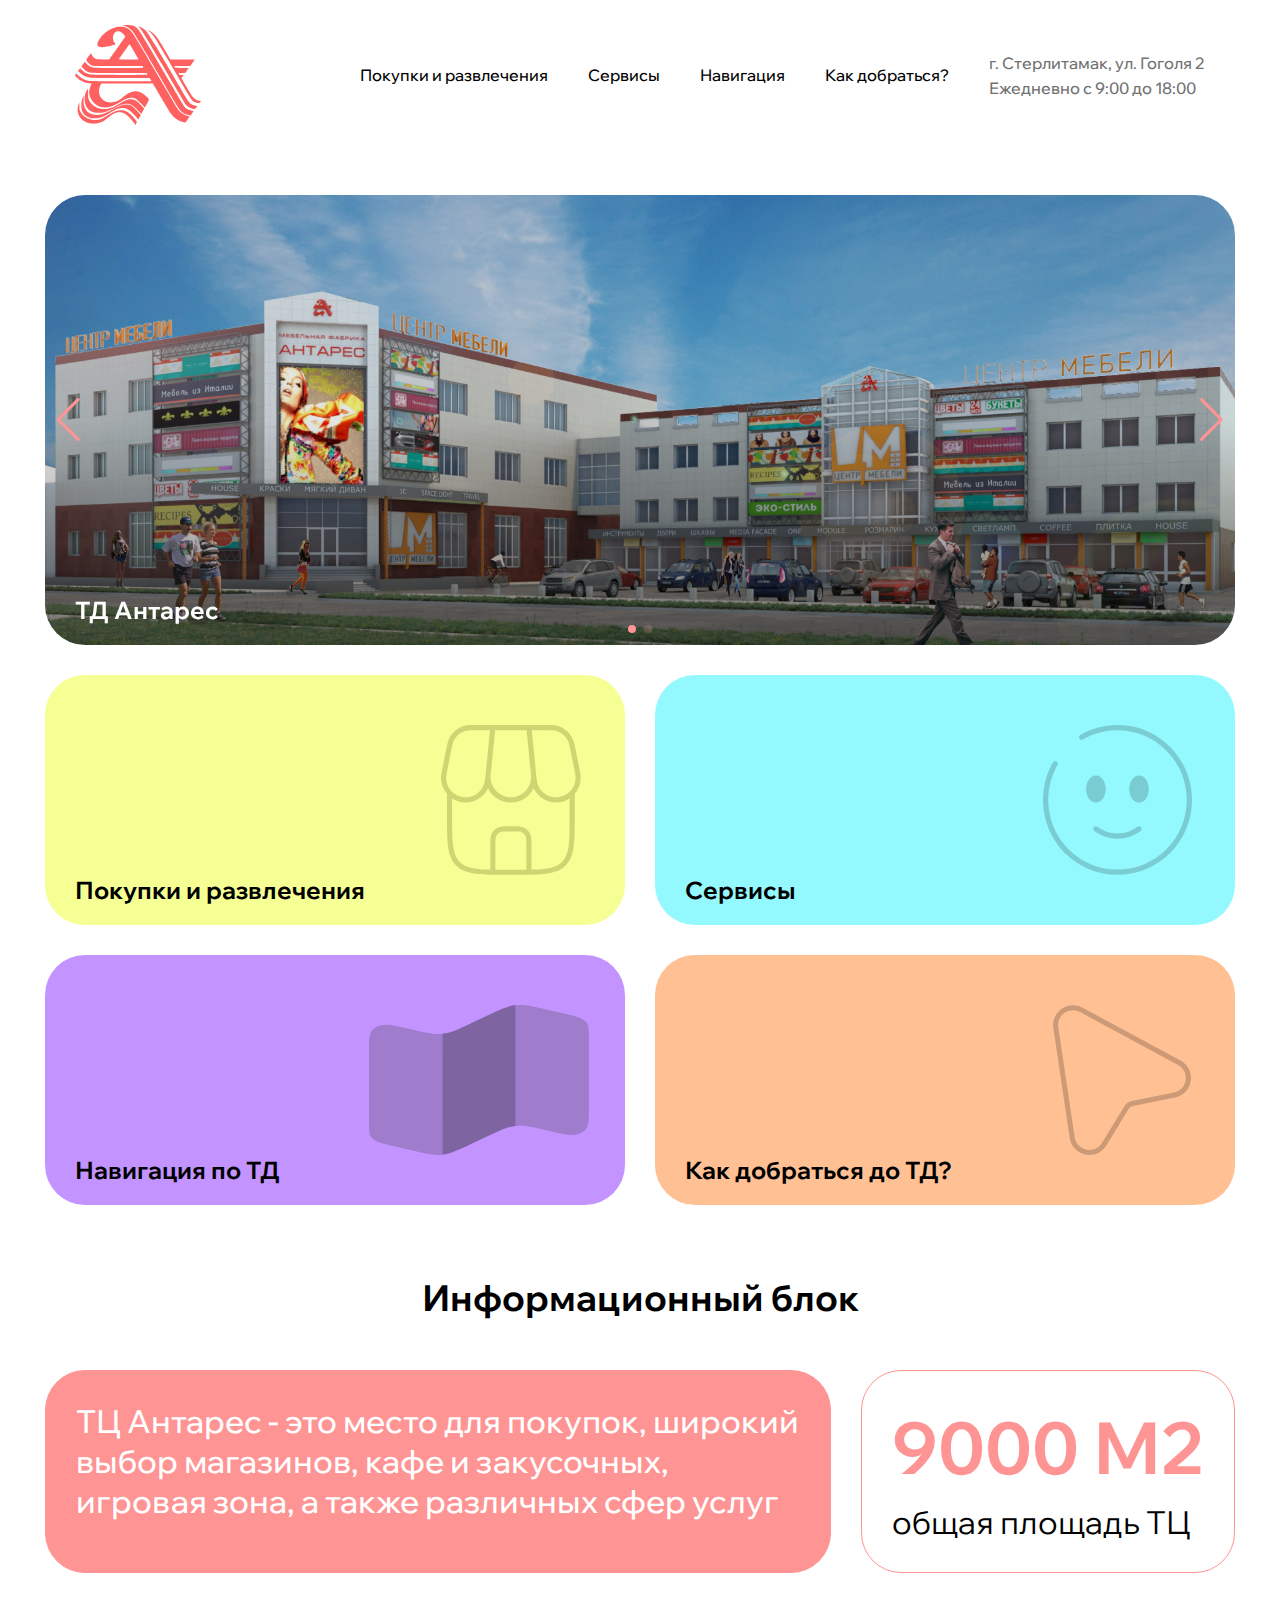
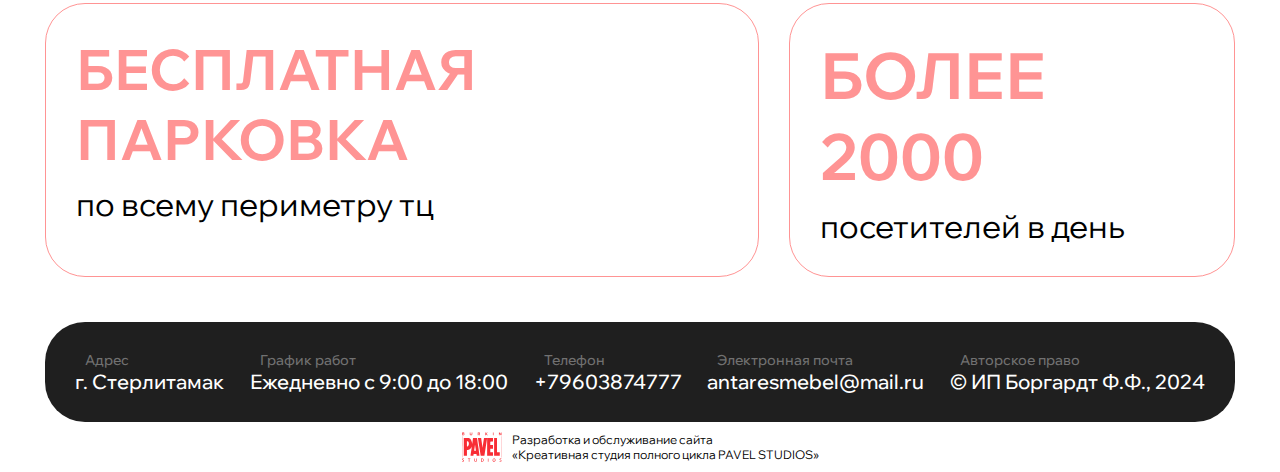
==== commit 0d021c47: "slider + infoblock on main page" ====
--- a/index.html
+++ b/index.html
@@ -3,6 +3,7 @@
     <head>
         <meta charset="UTF-8" />
         <meta name="viewport" content="width=device-width, initial-scale=1.0" />
+        <link rel="stylesheet" href="https://cdn.jsdelivr.net/npm/swiper@11/swiper-bundle.min.css"/>
         <link rel="stylesheet" href="assets/css/style.css" />
         <link rel="stylesheet" href="assets/css/main-page.css" />
         <title>Антарес</title>
@@ -37,11 +38,23 @@
             </header>
             <main>
                 <section class="sitemap">
-                    <div class="sitemap__row sitemap__row_banner">
-                        <div class="sitemap-item sitemap-item_main red" style="background-image: linear-gradient(0deg, rgba(0,0,0,0.5) 0%, rgba(0,0,0,0.1) 50%), url('assets/img/antares.jpg')">
-                            <span class="sitemmap-item__name">ТД Антарес</span>
+                        <div class="swiper sitemap__row sitemap__row_banner">
+                            <div class="swiper-wrapper">
+                                <div class="swiper-slide">
+                                    <div class="sitemap-item sitemap-item_main" style="background-image: linear-gradient(0deg, rgba(0,0,0,0.5) 0%, rgba(0,0,0,0.1) 50%), url('assets/img/antares.jpg')">
+                                        <span class="sitemmap-item__name">ТД Антарес</span>
+                                    </div>
+                                </div>
+                                <div class="swiper-slide">
+                                    <div class="sitemap-item sitemap-item_main" style="background-image: linear-gradient(0deg, rgba(0,0,0,0.5) 0%, rgba(0,0,0,0.1) 50%), url('assets/img/antares.jpg')">
+                                        <span class="sitemmap-item__name">ТД Антарес</span>
+                                    </div>
+                                </div>
+                            </div>
+                            <div class="swiper-pagination"></div>
+                            <div class="swiper-button-prev"></div>
+                            <div class="swiper-button-next"></div>
                         </div>
-                    </div>
                     <div class="sitemap__row sitemap__row_buttons">
                         <a href="catalog.html" class="sitemap-item yellow" style="background-image: url('assets/img/shop.svg')">
                             <span class="sitemmap-item__name">Покупки и развлечения</span>
@@ -55,6 +68,26 @@
                         <a href="geo.html" class="sitemap-item orange" style="background-image: url('assets/img/gps.svg')">
                             <span class="sitemmap-item__name">Как добраться до ТД?</span>
                         </a>
+                    </div>
+                </section>
+                <section class="benefits">
+                    <h2 class="section__title">Информационный блок</h2>
+                    <div class="benefits__block">
+                        <div class="benefit" style="font-size: 2em;">
+                            ТЦ Антарес - это место для покупок, широкий выбор магазинов, кафе и закусочных, игровая зона, а также различных сфер услуг
+                        </div>
+                        <div class="benefit">
+                            <p class="benefit__accent" style="font-size: 4.5em;">9000&nbsp;м2</p>
+                            <p class="benefit__text" style="font-size: 2em;">общая площадь ТЦ</p>
+                        </div>
+                        <div class="benefit">
+                            <p class="benefit__accent" style="font-size: 3.5em;">Бесплатная парковка</p>
+                            <p class="benefit__text" style="font-size: 2em;">по всему периметру тц</p>
+                        </div>
+                        <div class="benefit">
+                            <p class="benefit__accent" style="font-size: 4em;">Более 2000</p>
+                            <p class="benefit__text" style="font-size: 2em;">посетителей в день</p>
+                        </div>
                     </div>
                 </section>
             </main>
@@ -92,5 +125,7 @@
             <p class="dev-logo__name">Разработка и обслуживание сайта<br>«Креативная студия полного цикла PAVEL STUDIOS»</p>
         </a>
         <script src="assets/js/script.js"></script>
+        <script src="https://cdn.jsdelivr.net/npm/swiper@11/swiper-bundle.min.js"></script>
+        <script src="assets/js/banner.js"></script>
     </body>
 </html>
--- a/assets/css/main-page.css
+++ b/assets/css/main-page.css
@@ -11,6 +11,12 @@
     margin: 0;
     margin-bottom: 45px;
 }
+.swiper-button-prev, .swiper-button-next {
+    color: var(--accent);
+}
+.swiper-pagination-bullet {
+    background-color: var(--accent);
+}
 .sitemap {
     display: flex;
     flex-direction: column;
@@ -21,10 +27,12 @@
 }
 .sitemap__row_banner {
     display: flex;
+    width: 100%;
 }
 .sitemap__row_buttons {
     display: grid;
     grid-template-columns: repeat(4, 1fr);
+    margin-bottom: 70px;
 }
 .sitemap-item {
     display: flex;
@@ -84,6 +92,45 @@
 .sitemap-item_main .sitemmap-item__name {
     color: white;
 }
+.section__title {
+    text-align: center;
+    font-size: 36px;
+    font-weight: 700;
+    margin-bottom: 50px;
+}
+.benefits__block {
+    display: grid;
+    grid-template-areas: "a a a a a a a b b b b b"
+                         "c c c c c c d d d d d d";
+    gap: 30px;
+    font-size: 16;
+}
+.benefit {
+    border-radius: 40px;
+    border: 1px solid var(--accent);
+    padding: 30px;
+}
+.benefit__accent {
+    font-weight: 700;
+    color: var(--accent);
+    margin-bottom: 10px;
+    text-transform: uppercase;
+}
+.benefit:nth-child(1) {
+    background-color: var(--accent);
+    color: white;
+    font-weight: 500;
+    grid-area: a;
+}
+.benefit:nth-child(2) {
+    grid-area: b;
+}
+.benefit:nth-child(3) {
+    grid-area: c;
+}
+.benefit:nth-child(4) {
+    grid-area: d;
+}
 .footer {
     margin: 0 45px;
 }
@@ -101,6 +148,11 @@
         gap: 30px;
     }
 }
+@media screen and (max-width: 1150px) {
+    .benefits__block {
+        font-size: 14px;
+    }
+}
 @media screen and (max-width: 1060px) {
     .sitemap {
         height: 80dvh;
@@ -112,6 +164,11 @@
         height: 100%;
     }
 }
+@media screen and (max-width: 1010px) {
+    .benefits__block {
+        font-size: 10px;
+    }
+}
 @media screen and (max-width: 870px) {
     .sitemap {
         row-gap: 15px;
@@ -126,12 +183,28 @@
     }
     .sitemap__row_buttons {
         flex: 3;
+        margin-bottom: 40px;
     }
     .sitemap__row_buttons .sitemap-item {
         min-width: auto;
     }
     .sitemap-item_main {
         height: 100%;
+    }
+    .section__title {
+        font-size: 24px;
+        margin-bottom: 20px;
+    }
+    .benefits__block {
+        gap: 10px;
+    }
+    .benefit {
+        padding: 20px;
+    }
+}
+@media screen and (max-width: 800px) {
+    .benefits__block {
+        font-size: 8px;
     }
 }
 @media screen and (max-width: 710px) {
@@ -139,10 +212,24 @@
         font-size: 16px;
     }
 }
+@media screen and (max-width: 640px) {
+    .benefits__block {
+        font-size: 6px;
+    }
+}
 @media screen and (max-width: 590px) {
     .sitemmap-item__name {
         font-size: 12px;
     }
+    .benefits__block {
+        grid-template-areas: "a"
+                             "b"
+                             "c"
+                             "d";
+    }
+    .benefit__accent {
+        margin-bottom: 5px;
+    }
 }
 @media screen and (max-width: 460px) {
     .container {
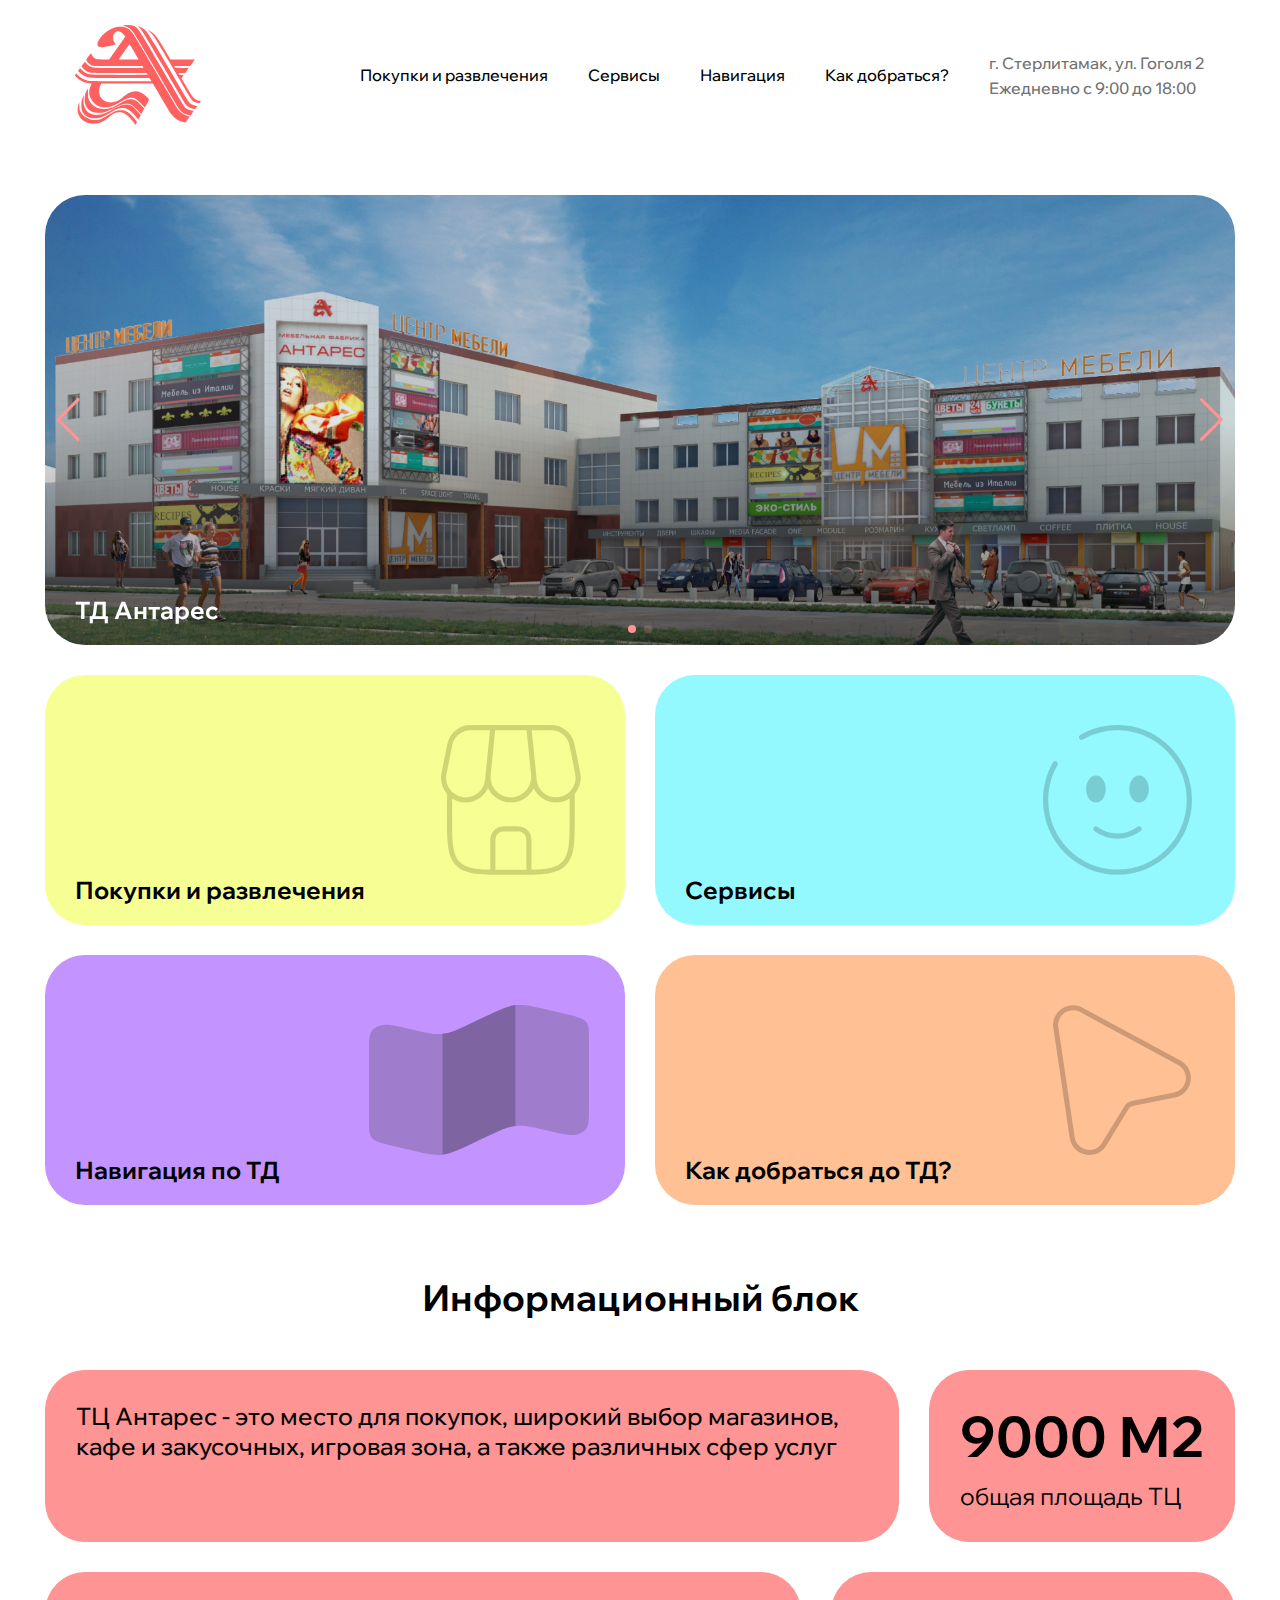
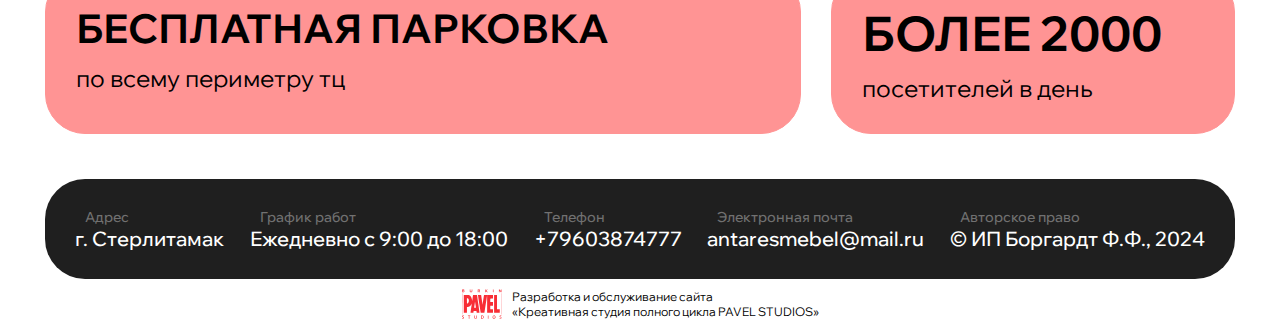
==== commit 33fef66b: "benefits update, added services, added text on geo" ====
--- a/index.html
+++ b/index.html
@@ -73,20 +73,20 @@
                 <section class="benefits">
                     <h2 class="section__title">Информационный блок</h2>
                     <div class="benefits__block">
-                        <div class="benefit" style="font-size: 2em;">
+                        <div class="benefit" style="font-size: 1.5em;">
                             ТЦ Антарес - это место для покупок, широкий выбор магазинов, кафе и закусочных, игровая зона, а также различных сфер услуг
                         </div>
                         <div class="benefit">
-                            <p class="benefit__accent" style="font-size: 4.5em;">9000&nbsp;м2</p>
-                            <p class="benefit__text" style="font-size: 2em;">общая площадь ТЦ</p>
+                            <p class="benefit__accent" style="font-size: 3.5em;">9000&nbsp;м2</p>
+                            <p class="benefit__text" style="font-size: 1.5em;">общая площадь ТЦ</p>
                         </div>
                         <div class="benefit">
-                            <p class="benefit__accent" style="font-size: 3.5em;">Бесплатная парковка</p>
-                            <p class="benefit__text" style="font-size: 2em;">по всему периметру тц</p>
+                            <p class="benefit__accent" style="font-size: 2.5em;">Бесплатная парковка</p>
+                            <p class="benefit__text" style="font-size: 1.5em;">по всему периметру тц</p>
                         </div>
                         <div class="benefit">
-                            <p class="benefit__accent" style="font-size: 4em;">Более 2000</p>
-                            <p class="benefit__text" style="font-size: 2em;">посетителей в день</p>
+                            <p class="benefit__accent" style="font-size: 3em;">Более 2000</p>
+                            <p class="benefit__text" style="font-size: 1.5em;">посетителей в день</p>
                         </div>
                     </div>
                 </section>
--- a/assets/css/style.css
+++ b/assets/css/style.css
@@ -8,9 +8,14 @@
     --bq2: #fab27f;
     --bq3: #ffa96b;
 
+    --bs: #7db5ff;
+    --bs2: #6babff;
+    --bs3: #5ba2ff;
+
     --build: #979797;
     --build2: #757575;
     --build3: #5f5f5f;
+
 }
 * {
     margin: 0;
--- a/assets/css/main-page.css
+++ b/assets/css/main-page.css
@@ -108,17 +108,17 @@
 .benefit {
     border-radius: 40px;
     border: 1px solid var(--accent);
+    background-color: var(--accent);
     padding: 30px;
 }
 .benefit__accent {
     font-weight: 700;
-    color: var(--accent);
+    color: black;
     margin-bottom: 10px;
     text-transform: uppercase;
 }
 .benefit:nth-child(1) {
     background-color: var(--accent);
-    color: white;
     font-weight: 500;
     grid-area: a;
 }
@@ -202,19 +202,9 @@
         padding: 20px;
     }
 }
-@media screen and (max-width: 800px) {
-    .benefits__block {
-        font-size: 8px;
-    }
-}
 @media screen and (max-width: 710px) {
     .sitemmap-item__name {
         font-size: 16px;
-    }
-}
-@media screen and (max-width: 640px) {
-    .benefits__block {
-        font-size: 6px;
     }
 }
 @media screen and (max-width: 590px) {
